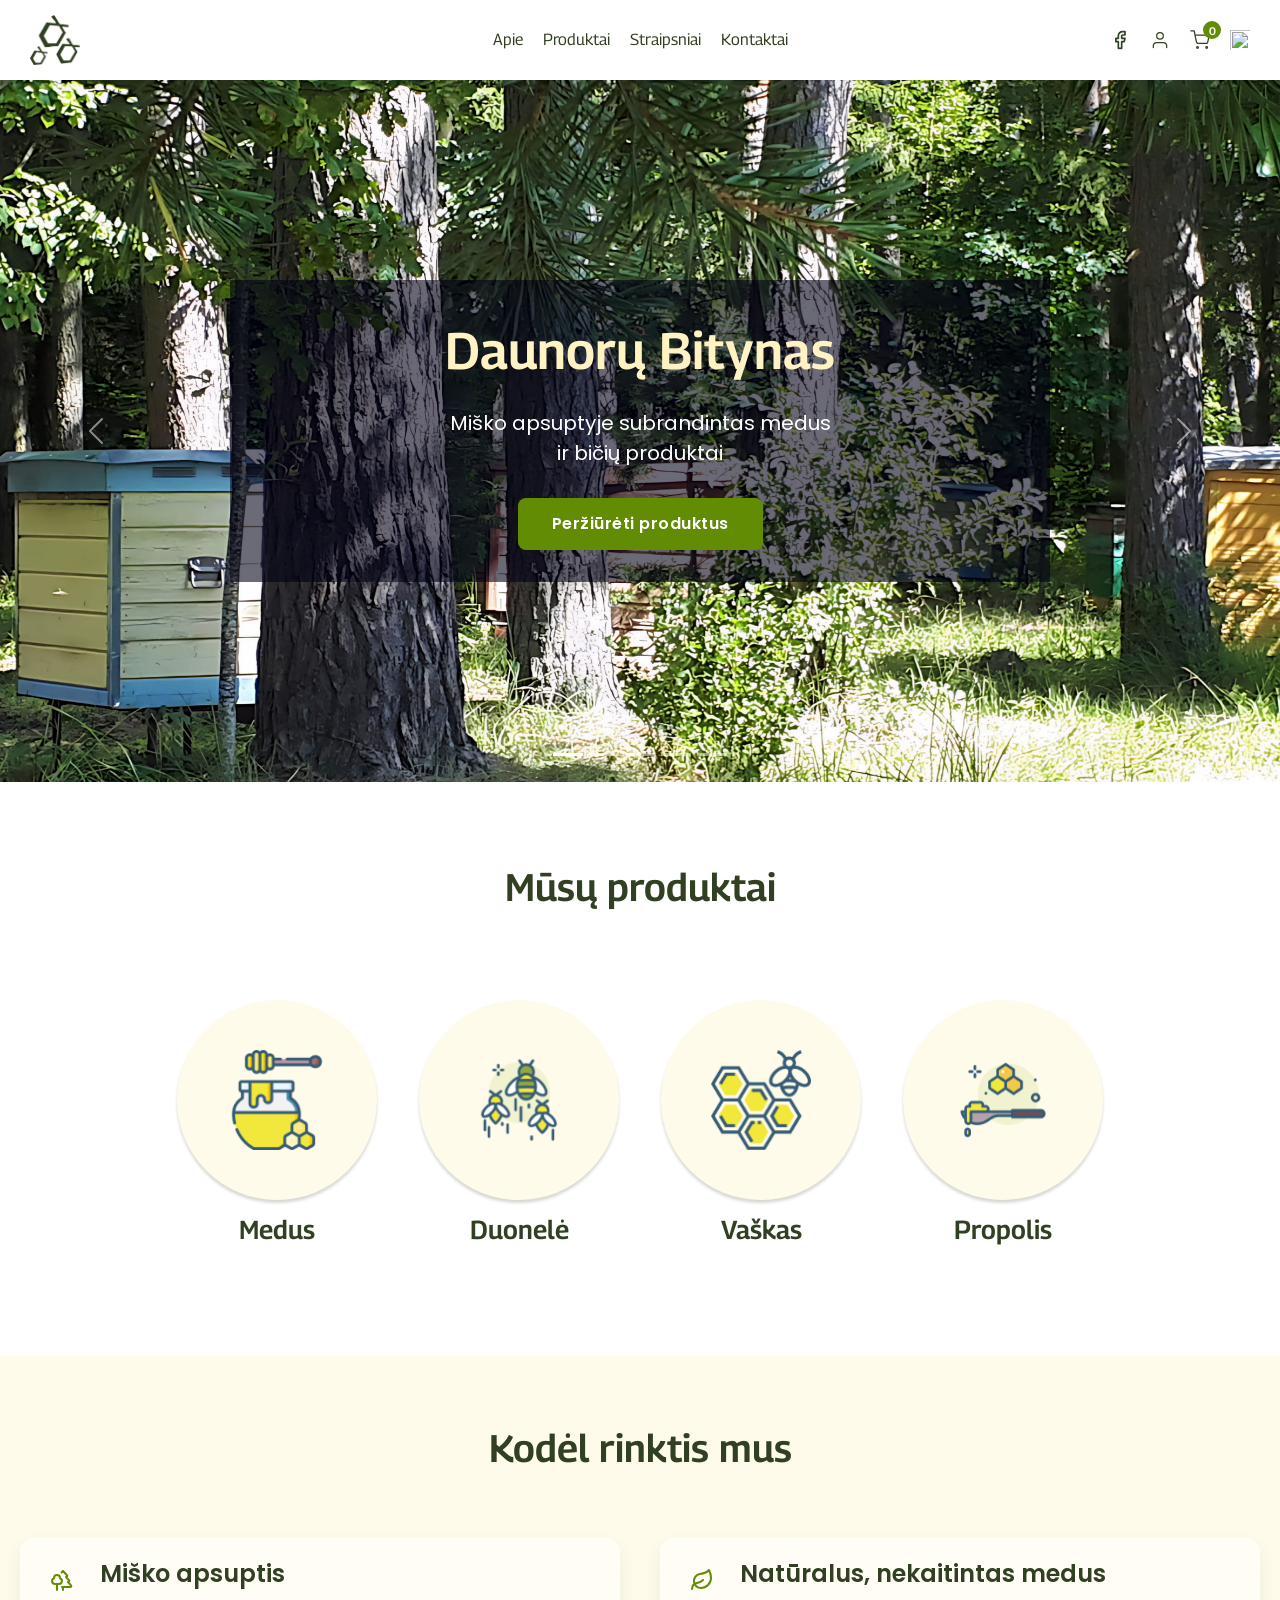
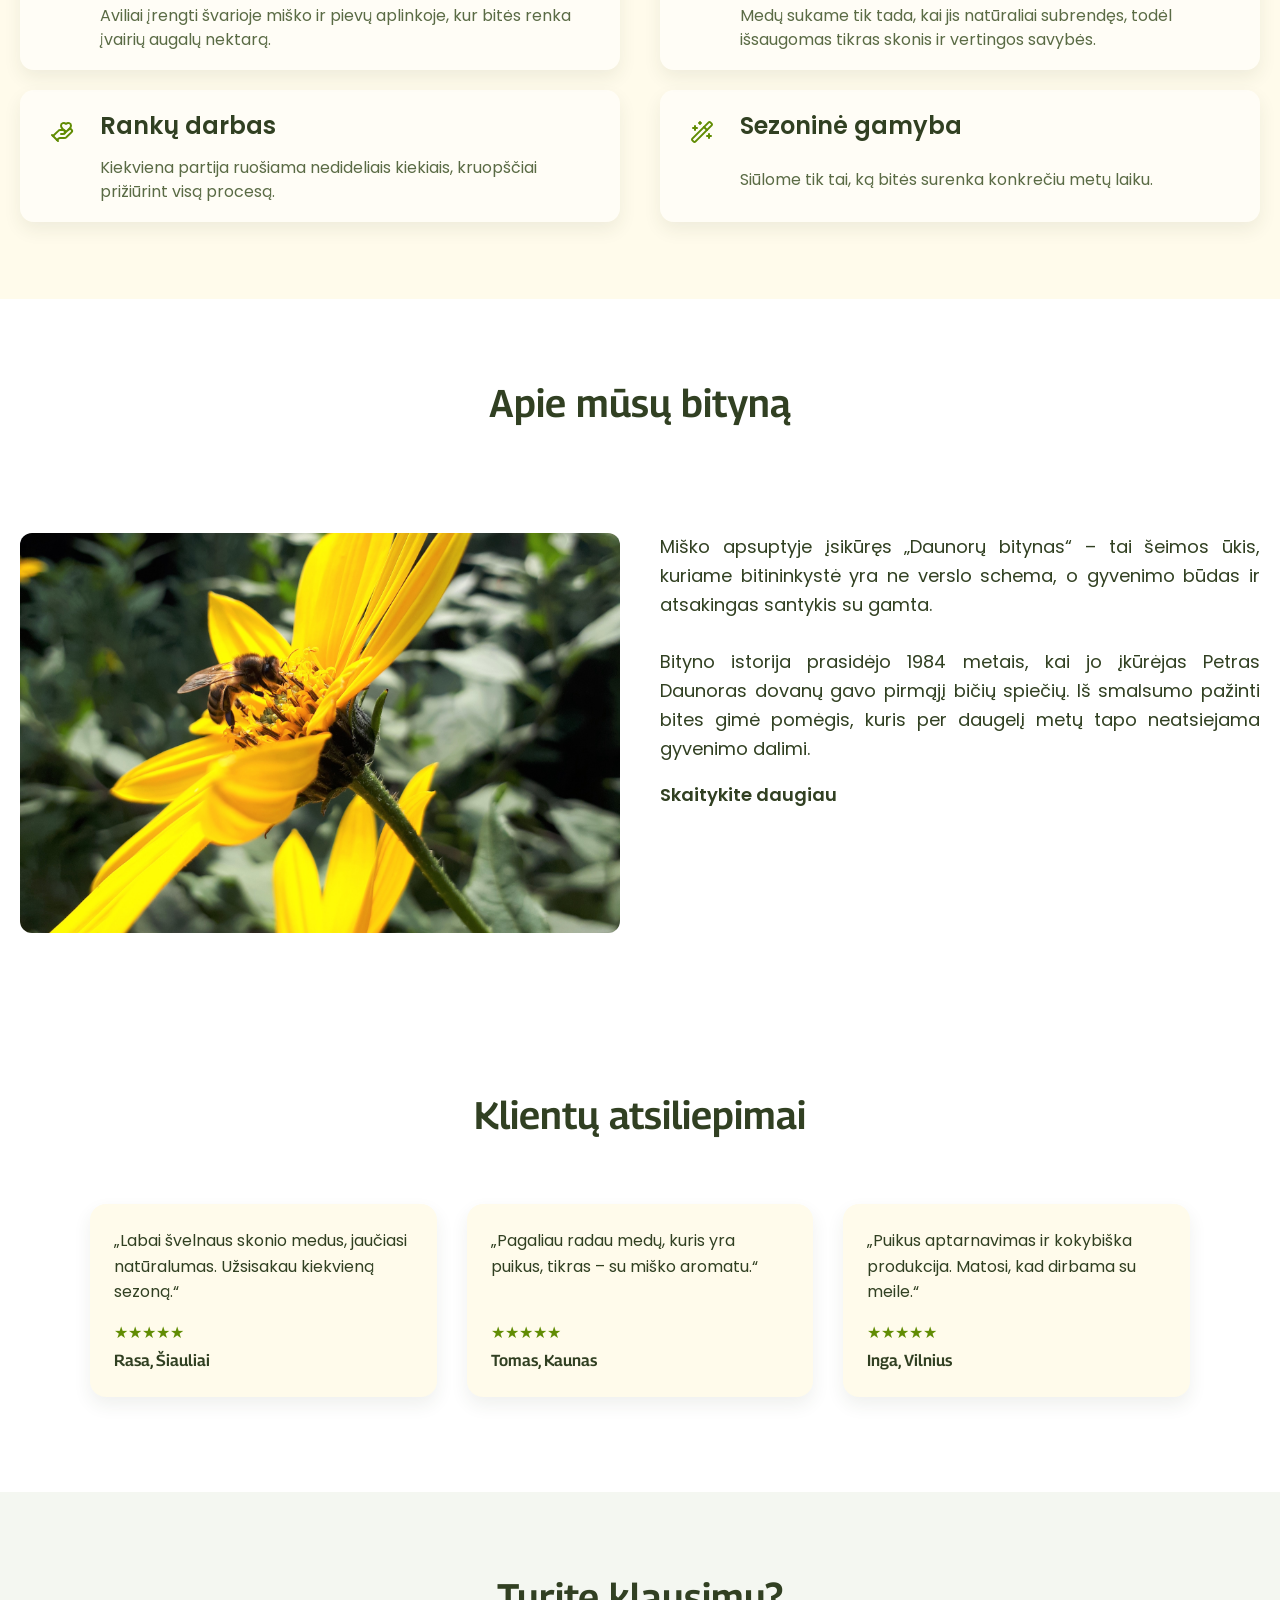
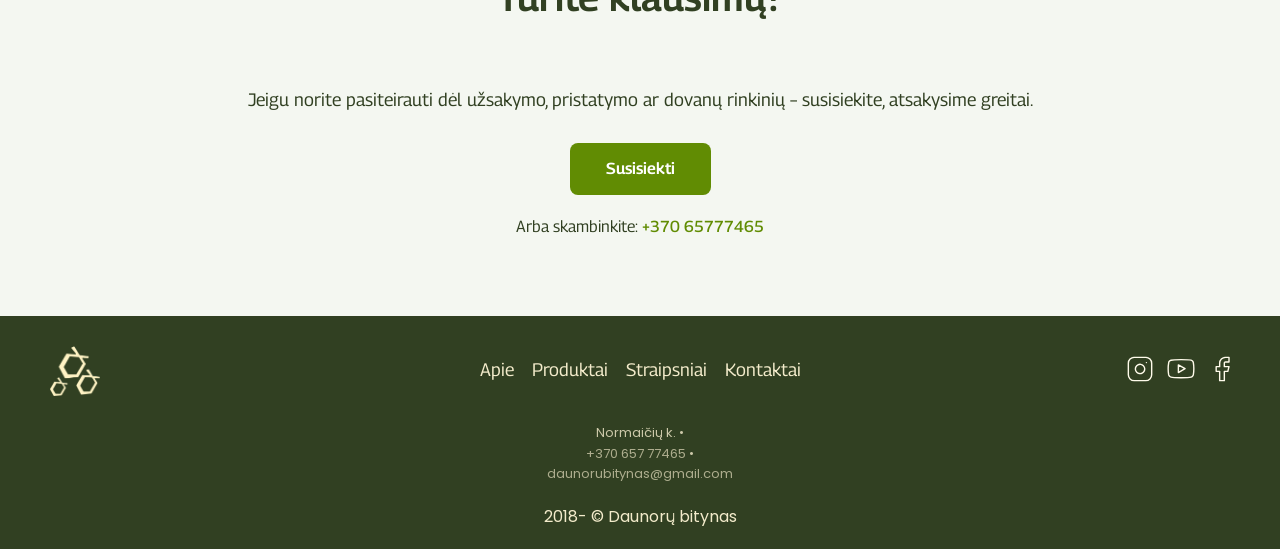
==== index.html @ f9290ccc "Add files via upload" ====
<!DOCTYPE html>
<html lang="lt">
<head>
    <meta charset="UTF-8">
     <meta name="viewport" content="width=device-width, initial-scale=1">
    <title>Daunorų bitynas</title>
     <link href="https://cdn.jsdelivr.net/npm/bootstrap@5.2.0/dist/css/bootstrap.min.css" rel="stylesheet" integrity="sha384-gH2yIJqKdNHPEq0n4Mqa/HGKIhSkIHeL5AyhkYV8i59U5AR6csBvApHHNl/vI1Bx" crossorigin="anonymous">
    <link href="style.css" type="text/css" rel="stylesheet">
</head>
<body>
    <header>
        <nav class="main_nav desktop_nav">
            <a href="index.html" class="logo_link">
                <img src="logo/Logo_green.png" class="logo" alt="Daunorų bitynas logotipas" />
            </a>
            <ul>
                <li><a href="index.html#about">Apie</a></li>
                <li><a href="index.html#products">Produktai</a></li>
                <li><a href="straipsniai.html">Straipsniai</a></li>
                <li><a href="kontaktai.html">Kontaktai</a></li>
            </ul>
            <div class="social">
                <a href="https://www.facebook.com/profile.php?id=61579587818875" aria-label="Facebook">
                    <img src="icon/facebook.svg" alt=""/>
                </a>
                <a href="paskyra.html" class="account_link" aria-label="Paskyra">
                    <img src="icon/user.svg" alt="" />
                </a>
                 <a href="krepselis.html" class="cart_link" aria-label="Krepšelis">
                      <span class="cart_icon_wrap">
                          <img src="icon/shopping%20cart.svg" alt="" class="cart_icon" />
                          <span class="cart_count" aria-hidden="true">0</span>
                      </span>
                  </a>
                
                <div class="search_box">
                    <button type="button" class="search_toggle" aria-label="Atidaryti paiešką">
                        <img src="icon/search.svg" alt="" />
                    </button>

                    <form class="search_form" action="#" method="get" role="search">
                        <label class="visually_hidden" for="desktop-search">Paieška</label>
                        <input type="search" id="desktop-search" name="s" placeholder="Ieškoti..." />
                        <button type="submit" class="search_submit">Ieškoti</button>
                    </form>
                </div>
            </div>
        </nav>
        
        <nav class="mobile_nav">
            <div class="mobile_nav_top">
                <a href="index.html" class="mobile_logo_link">
                    <img src="logo/Logo_green.png" class="mobile_logo" alt="Daunorų bitynas logotipas" />
                </a>

                <div class="mobile_nav_icons">
                    <button type="button" class="mobile_search_toggle" aria-label="Atidaryti paiešką">
                        <img src="icon/search.svg" alt="" />
                    </button>

                    <button
                        class="mobile_menu_btn"
                        aria-label="Atidaryti meniu"
                        aria-expanded="false"
                        aria-controls="mobileMenuPanel">
                        <span></span>
                        <span></span>
                        <span></span>
                    </button>
                </div>
            </div>
       

    <form class="mobile_search_form" action="#" method="get" role="search">
        <label class="visually_hidden" for="mobile-search">Paieška</label>
        <input type="search" id="mobile-search" name="s" placeholder="Ieškoti..." />
        <button type="submit" class="search_submit">Ieškoti</button>
    </form>

            <div class="mobile_menu_panel" id="mobileMenuPanel">
                <ul class="mobile_menu_list">
                    <li>
                        <a href="index.html#home">
                            <span class="mobile_item">
                                <img src="icon/menu/home.svg" alt="" />
                                Pradžia
                            </span>
                        </a>
                    </li>
                    <li>
                        <a href="index.html#about">
                            <span class="mobile_item">
                                <img src="icon/menu/about.svg" alt="" />
                                Apie
                            </span>
                        </a>
                    </li>

                    <li class="mobile_has_submenu">
                        <button type="button" class="mobile_submenu_toggle" aria-expanded="false">
                            <span class="mobile_item">
                                <img src="icon/menu/products.svg" alt="" />
                                Produktai
                            </span>
                            <span class="mobile_submenu_arrow"></span>
                        </button>

                        <ul class="mobile_submenu">
                            <li><a href="produktai/medus.html">Medus</a></li>
                            <li><a href="produktai/duonele.html">Bičių duonelė</a></li>
                            <li><a href="produktai/propolis.html">Pikis</a></li>
                            <li><a href="produktai/vaskas.html">Vaškas</a></li>
                        </ul>
                    </li>

                    <li>
                        <a href="straipsniai.html">
                            <span class="mobile_item">
                                <img src="icon/menu/blog.svg" alt="" />
                                Straipsniai
                            </span>
                        </a>
                    </li>
                    <li>
                        <a href="kontaktai.html">
                            <span class="mobile_item">
                                <img src="icon/menu/contact.svg" alt="" />
                                Kontaktai
                            </span>
                        </a>
                    </li>
                </ul>

                <div class="mobile_menu_social">
                    <a href="https://www.facebook.com/profile.php?id=61579587818875" aria-label="Facebook">
                        <img src="icon/facebook.svg" alt="" />
                    </a>
                    <a href="paskyra.html" class="account_link" aria-label="Paskyra">
                        <img src="icon/user.svg" alt="" />
                    </a>
                     <a href="krepselis.html" class="cart_link" aria-label="Krepšelis">
                      <span class="cart_icon_wrap">
                          <img src="icon/shopping%20cart.svg" alt="" class="cart_icon" />
                          <span class="cart_count" aria-hidden="true">0</span>
                      </span>
                  </a>
                </div>
            </div>
        </nav>
        <div class="container-fluid px-0" id="home">
            <div id="carouselExampleCaptions" class="carousel slide" data-bs-ride="false">
                <div class="hero_overlay">
                    <div class="header_text">
                        <h1>Daunorų Bitynas</h1>
                        <p>Miško apsuptyje subrandintas medus <br />ir bičių produktai</p>
                        <a href="#products" class="hero_btn">Peržiūrėti produktus</a>
                    </div>
                </div>
                <div class="carousel-indicators">
                    <button
                        type="button"
                        data-bs-target="#carouselExampleCaptions"
                        data-bs-slide-to="0"
                        class="active"
                        aria-current="true"
                        aria-label="Slide 1"></button>
                    <button
                        type="button"
                        data-bs-target="#carouselExampleCaptions"
                        data-bs-slide-to="1"
                        aria-label="Slide 2"></button>
                    <button
                        type="button"
                        data-bs-target="#carouselExampleCaptions"
                        data-bs-slide-to="2"
                        aria-label="Slide 3"></button>
                    <button
                        type="button"
                        data-bs-target="#carouselExampleCaptions"
                        data-bs-slide-to="3"
                        aria-label="Slide 4"></button>
                    <button
                        type="button"
                        data-bs-target="#carouselExampleCaptions"
                        data-bs-slide-to="4"
                        aria-label="Slide 5"></button>
                </div>
                <div class="carousel-inner">
                    <div class="carousel-item active" data-bs-interval="10000">
                        <img src="bityno_foto/bitynas1.jpg" class="d-block w-100" alt="Daunorų bitynas" />
                    </div>
                    <div class="carousel-item" data-bs-interval="2000">
                        <img src="bityno_foto/bitynas2.jpg" class="d-block w-100" alt="Daunorų bitynas" />
                    </div>
                    <div class="carousel-item" data-bs-interval="4000">
                        <img src="bityno_foto/bitynas3.jpg" class="d-block w-100" alt="Daunorų bitynas" />
                    </div>
                    <div class="carousel-item" data-bs-interval="4000">
                        <img src="bityno_foto/bitynas4.jpg" class="d-block w-100" alt="Daunorų bitynas" />
                    </div>
                    <div class="carousel-item" data-bs-interval="4000">
                        <img src="bityno_foto/bitynas5.jpg" class="d-block w-100" alt="Daunorų bitynas" />
                    </div>
                </div>
                <button
                    class="carousel-control-prev"
                    type="button"
                    data-bs-target="#carouselExampleCaptions"
                    data-bs-slide="prev">
                    <span class="carousel-control-prev-icon" aria-hidden="true"></span>
                    <span class="visually-hidden">Previous</span>
                </button>
                <button
                    class="carousel-control-next"
                    type="button"
                    data-bs-target="#carouselExampleCaptions"
                    data-bs-slide="next">
                    <span class="carousel-control-next-icon" aria-hidden="true"></span>
                    <span class="visually-hidden">Next</span>
                </button>
            </div>
            </div>
        
    </header>
    
<main >
    <section class="products" id="products" >
        <h2 class="section_title">Mūsų produktai</h2>

        <div class="products_wrap">
            <a class="category" href="produktai/medus.html">
                <div class="round honey">
                    <img src="icon/product_icon/honey.svg" alt=""></div>
                <span class="cat_text">Medus</span>
            </a>

            <a class="category" href="produktai/duonele.html">
                <div class="round bread">
                    <img src="icon/product_icon/bees.svg" alt=""></div>
                <span class="cat_text">Duonelė</span>
            </a>

            <a class="category" href="produktai/vaskas.html">
                <div class="round wax">
                <img src="icon/product_icon/honeycomb.svg" alt=""></div>
                <span class="cat_text">Vaškas</span>
            </a>

            <a class="category"         href="produktai/propolis.html">
                <div class="round propolis">
                    <img src="icon/product_icon/spoon.svg" alt=""></div>
                <span class="cat_text">Propolis</span>
            </a>
        </div>
    </section>
    
   <section class="why" id="why">
  <h2 class="section_title">Kodėl rinktis mus</h2>

  <ul class="why_list">
    <li class="why_item">
        <span class="why_icon" aria-hidden="true">
            <svg xmlns="http://www.w3.org/2000/svg" width="24" height="24" viewBox="0 0 24 24" fill="none" stroke="currentColor" stroke-width="2" stroke-linecap="round" stroke-linejoin="round" class="lucide lucide-trees-icon lucide-trees"><path d="M10 10v.2A3 3 0 0 1 8.9 16H5a3 3 0 0 1-1-5.8V10a3 3 0 0 1 6 0Z"/><path d="M7 16v6"/><path d="M13 19v3"/><path d="M12 19h8.3a1 1 0 0 0 .7-1.7L18 14h.3a1 1 0 0 0 .7-1.7L16 9h.2a1 1 0 0 0 .8-1.7L13 3l-1.4 1.5"/></svg></span>
        <span class="why_text">Miško apsuptis</span>
        <span class="why_desc">Aviliai įrengti švarioje miško ir pievų aplinkoje, kur bitės renka įvairių augalų nektarą.</span>
    </li>

    <li class="why_item">
      <span class="why_icon" aria-hidden="true"><svg xmlns="http://www.w3.org/2000/svg" width="24" height="24" viewBox="0 0 24 24" fill="none" stroke="currentColor" stroke-width="2" stroke-linecap="round" stroke-linejoin="round" class="lucide lucide-leaf-icon lucide-leaf"><path d="M11 20A7 7 0 0 1 9.8 6.1C15.5 5 17 4.48 19 2c1 2 2 4.18 2 8 0 5.5-4.78 10-10 10Z"/><path d="M2 21c0-3 1.85-5.36 5.08-6C9.5 14.52 12 13 13 12"/></svg></span>
      <span class="why_text">Natūralus, nekaitintas medus</span>
        <span class="why_desc">Medų sukame tik tada, kai jis natūraliai subrendęs, todėl išsaugomas tikras skonis ir vertingos savybės.</span>
    </li>

    <li class="why_item">
      <span class="why_icon" aria-hidden="true"><svg xmlns="http://www.w3.org/2000/svg" width="24" height="24" viewBox="0 0 24 24" fill="none" stroke="currentColor" stroke-width="2" stroke-linecap="round" stroke-linejoin="round" class="lucide lucide-hand-heart-icon lucide-hand-heart"><path d="M11 14h2a2 2 0 0 0 0-4h-3c-.6 0-1.1.2-1.4.6L3 16"/><path d="m14.45 13.39 5.05-4.694C20.196 8 21 6.85 21 5.75a2.75 2.75 0 0 0-4.797-1.837.276.276 0 0 1-.406 0A2.75 2.75 0 0 0 11 5.75c0 1.2.802 2.248 1.5 2.946L16 11.95"/><path d="m2 15 6 6"/><path d="m7 20 1.6-1.4c.3-.4.8-.6 1.4-.6h4c1.1 0 2.1-.4 2.8-1.2l4.6-4.4a1 1 0 0 0-2.75-2.91"/></svg></span>
      <span class="why_text">Rankų darbas</span>
      <span class="why_desc">Kiekviena partija ruošiama nedideliais kiekiais, kruopščiai prižiūrint visą procesą.</span>
    </li>

    <li class="why_item">
      <span class="why_icon" aria-hidden="true"><svg xmlns="http://www.w3.org/2000/svg" width="24" height="24" viewBox="0 0 24 24" fill="none" stroke="currentColor" stroke-width="2" stroke-linecap="round" stroke-linejoin="round" class="lucide lucide-wand-sparkles-icon lucide-wand-sparkles"><path d="m21.64 3.64-1.28-1.28a1.21 1.21 0 0 0-1.72 0L2.36 18.64a1.21 1.21 0 0 0 0 1.72l1.28 1.28a1.2 1.2 0 0 0 1.72 0L21.64 5.36a1.2 1.2 0 0 0 0-1.72"/><path d="m14 7 3 3"/><path d="M5 6v4"/><path d="M19 14v4"/><path d="M10 2v2"/><path d="M7 8H3"/><path d="M21 16h-4"/><path d="M11 3H9"/></svg></span>
      <span class="why_text">Sezoninė gamyba</span>
      <span class="why_desc">Siūlome tik tai, ką bitės surenka konkrečiu metų laiku.</span>
    </li>
  </ul>
</section>

   <section class="about" id="about">
       <h2 class="section_title">Apie mūsų bityną</h2>
       <div class="foto"></div>
       <div class="text">
           <p>
               Miško apsuptyje įsikūręs „Daunorų bitynas“ – tai šeimos ūkis, kuriame bitininkystė yra ne verslo schema,
               o gyvenimo būdas ir atsakingas santykis su gamta.
               <br /><br />
               Bityno istorija prasidėjo 1984 metais, kai jo įkūrėjas Petras Daunoras dovanų gavo pirmąjį bičių spiečių.
               Iš smalsumo pažinti bites gimė pomėgis, kuris per daugelį metų tapo neatsiejama gyvenimo dalimi.
           </p>
           <details class="more">
               <summary>
                   <span class="more__open">Skaitykite daugiau</span>
                   <span class="more__close">Rodyti mažiau</span>
               </summary>

               <p>
                   Šiandien „Daunorų bitynas“ – tai kelių kartų bendras darbas. Dukra Ilona nuo vaikystės augo tarp
                   bičių, matė visą jų gyvenimą iš arti ir natūraliai perėmė šį kelią. Prie bityno veiklos prisijungė ir
                   žentas Vaclovas, kuris rūpinasi kasdieniais darbais ir padeda užtikrinti, kad kiekvienas sezonas būtų
                   sėkmingas.
                   <br /><br />
                   Jauniausias šeimos narys Liutauras, taip pat auga tarp bičių – stebi, mokosi ir
                   po truputį įsitraukia į šį pasaulį. Tai dar viena karta, kuriai perduodama ne tik patirtis, bet ir
                   pagarba gamtai.
                   <br /><br />
                   Svarbi šeimos dalis yra ir močiutė Violeta – Petro žmona. Ji rūpinasi bityno kasdienybe, tvarka ir
                   finansais, padeda išlaikyti balansą tarp darbo, šeimos ir ūkio stabilumo. 
                   <br /><br />
                   „Daunorų bitynas“ – tai ne masinė gamyba, o atsakingai puoselėjamas ūkis, kuriame medus gimsta iš
                   kantraus darbo ir pagarbos gamtai. Kiekvienas stiklainis – tai vienos vasaros istorija: žydinčios
                   pievos, miškas, švarus oras ir kruopščiai prižiūrimos bitės.
                   <br /><br />
                   Mes tikime paprastu principu – kokybė svarbiau už kiekį. Todėl medų sukame tik tada, kai jis
                   natūraliai subrendęs, išlaikęs savo aromatą, skonį ir vertingąsias savybes. Nefiltruojame agresyviais
                   būdais, nekaitiname ir nieko nepridedame – leidžiame gamtai padaryti savo darbą.
                   <br /><br />
                   Be natūralaus vasaros medaus, siūlome ir kitus bičių produktus, kurie nuo seno vertinami dėl savo
                   naudos bei skonio subtilumo. Tai produktai žmonėms, kurie ieško tikrumo – ne tik saldumo.
                   <br /><br />
                   Rinkdamiesi „Daunorų bityno“ produkciją, jūs renkatės:
               </p>
               <ul>
                   <li>atsakingą požiūrį į bites ir aplinką;</li>
                   <li>vietinę, kruopščiai prižiūrimą gamybą;</li>
                   <li>natūralų, autentišką skonį;</li>
                   <li>produktą, kuriuo galime didžiuotis.</li>
               </ul>
               <p>
                   Mums svarbu ne tik parduoti medų. Mums svarbu, kad kiekvienas klientas sugrįžtų dėl
                   pasitikėjimo.
                   <br>Jeigu ieškote tikro, lietuviško medaus – kviečiame paragauti. Skirtumą pajusite nuo
                   pirmo šaukšto.
               </p>
           </details>
       </div>
   </section>
    
    <section class="reviews">
  <h2 class="section_title">Klientų atsiliepimai</h2>

  <div class="reviews_wrap">

    <article class="review_card">
      <p class="review_text">
        „Labai švelnaus skonio medus, jaučiasi natūralumas.
        Užsisakau kiekvieną sezoną.“
      </p>
      <div class="review_author">
        ★★★★★
        <span>Rasa, Šiauliai</span>
      </div>
    </article>

    <article class="review_card">
      <p class="review_text">
        „Pagaliau radau medų, kuris yra puikus,
        tikras – su miško aromatu.“
      </p>
      <div class="review_author">
        ★★★★★
        <span>Tomas, Kaunas</span>
      </div>
    </article>

    <article class="review_card">
      <p class="review_text">
        „Puikus aptarnavimas ir kokybiška produkcija.
        Matosi, kad dirbama su meile.“
      </p>
      <div class="review_author">
        ★★★★★
        <span>Inga, Vilnius</span>
      </div>
    </article>

  </div>
</section>
    
    <section class="contact_cta">
  <div class="contact_cta_inner">
    <h2 class="section_title">Turite klausimų?</h2>
    <p>
      Jeigu norite pasiteirauti dėl užsakymo, pristatymo ar dovanų rinkinių –
      susisiekite, atsakysime greitai.
    </p>

    <a href="kontaktai.html" class="cta_btn">Susisiekti</a>

    <div class="contact_short">
      <span>Arba skambinkite:</span>
      <a href="tel:+37065777465">+370 65777465</a>
    </div>
  </div>
</section>
    
</main>
    
    
<footer>
  <a href="index.html" class="ft_logo_link">
      <img src="logo/Logo_light.png" class="ft_logo" alt="Daunorų bitynas logotipas">
        </a>

    <div class="footer_center">
        <nav class="footer_nav">
            <ul>
                <li><a href="#about">Apie</a></li>
                <li><a href="#products">Produktai</a></li>
                <li><a href="straipsniai.html">Straipsniai</a></li>
                <li><a href="kontaktai.html">Kontaktai</a></li>
            </ul>
        </nav>

        <div class="footer_contact">
            <p>Normaičių k. •</p>
            <p><a href="tel:+37065777465">+370 657 77465</a> •</p>
            <p><a href="mailto:daunorubitynas@gmail.com">daunorubitynas@gmail.com</a></p>
        </div>
        <p class="copyright">2018-<span id="year"></span> &copy; Daunorų bitynas</p>
    </div>

    <div class="footer_social">
        <a href="#"><img src="icon/piktogramos/instagram.svg" alt="Instagram"></a>
        <a href="#"><img src="icon/piktogramos/youtube.svg" alt="YouTube"></a>
         <a href="https://www.facebook.com/profile.php?id=61579587818875" class="facebook"><img src="icon/piktogramos/facebook.svg" alt="Facebook"></a>
    </div>
</footer>
   

   
   <script src="js/main.js"></script>
   <script src="https://cdn.jsdelivr.net/npm/bootstrap@5.2.0/dist/js/bootstrap.bundle.min.js" integrity="sha384-A3rJD856KowSb7dwlZdYEkO39Gagi7vIsF0jrRAoQmDKKtQBHUuLZ9AsSv4jD4Xa" crossorigin="anonymous"></script> 
    
</body>
</html>
---- style.css ----
@import url('https://fonts.googleapis.com/css2?family=Georama:wght@400;600&family=Poppins:wght@400;600&display=swap');

/* http://meyerweb.com/eric/tools/css/reset/ 
   v2.0 | 20110126
   License: none (public domain)
*/

html, body, div, span, applet, object, iframe,
h1, h2, h3, h4, h5, h6, p, blockquote, pre,
a, abbr, acronym, address, big, cite, code,
del, dfn, em, img, ins, kbd, q, s, samp,
small, strike, strong, sub, sup, tt, var,
b, u, i, center,
dl, dt, dd, ol, ul, li,
fieldset, form, label, legend,
table, caption, tbody, tfoot, thead, tr, th, td,
article, aside, canvas, details, embed, 
figure, figcaption, footer, header, hgroup, 
menu, nav, output, ruby, section, summary,
time, mark, audio, video {
	margin: 0;
	padding: 0;
	border: 0;
	font-size: 100%;
	font: inherit;
	vertical-align: baseline;
}
/* HTML5 display-role reset for older browsers */
article, aside, details, figcaption, figure, 
footer, header, hgroup, menu, nav, section {
	display: block;
}
body {
	line-height: 1.5;
     padding-top: 80px; 
  font-family: 'Georama', sans-serif;
}
ol, ul {
	list-style: none;
}
blockquote, q {
	quotes: none;
}
blockquote:before, blockquote:after,
q:before, q:after {
	content: '';
	content: none;
}
table {
	border-collapse: collapse;
	border-spacing: 0;
}

*,
*::before,
*::after{
  box-sizing: border-box;
}

:root {
  --nav-bg: #ffffff;
  --nav-text: #314022;

  --footer-bg: #314022;
  --footer-text: #F3EBCB;
}

.page_product {
  --nav-bg: #FFFBEB;
  --nav-text: #314022;

  --footer-bg: #385C73;
  --footer-text: #F3EBCB;
}
 main > section{
  padding: 64px 20px;
  padding: clamp(56px, 6vw, 80px) 20px;
}
html {
    scroll-behavior: smooth;
}

.main_nav {
    width: 100%;
    height: 80px;
    padding: 0 20px; 
    display: grid;
    grid-template-columns: 1fr auto 1fr; 
    align-items: center;
    position: fixed;
    top: 0;
    left: 0;
    z-index: 1000;
    background-color: #ffffff;
    background-color: var(--nav-bg);
    box-shadow: 0 4px 12px rgba(0,0,0,0.05);
}
.logo_link{
    display: inline-flex;
    align-items: center;
    justify-self: start;
}
    
.logo {
    width: 70px;
    height: 70px;
    margin: 0;         
    padding: 10px;  
    transition: 0.3s;
    justify-self: start; 
}
.logo:hover{
     transform: rotate(5deg);
}
.social {
    display: flex;
    justify-content: flex-end;
    align-items: center;
    margin: 0;
    justify-self: end; /* dešinė */
}
.social img {
    width: 30px;
    height: 30px;
    padding: 5px;
}
.cart_link {
  display: inline-flex;
  align-items: center;
  justify-content: center;
  text-decoration: none;
}

.cart_icon_wrap {
  position: relative;
  display: inline-flex;
  align-items: center;
  justify-content: center;
}

.cart_icon {
  display: block;
}

.cart_count {
  position: absolute;
  top: -4px;
  right: -6px;
  min-width: 18px;
  height: 18px;
  padding: 0 5px;
  border-radius: 999px;
  display: inline-flex;
  align-items: center;
  justify-content: center;
  font-size: 11px;
  font-weight: 600;
  line-height: 1;
  background-color: #618C03;
  color: #fff;
}

.main_nav ul {
    list-style: none;
    padding: 0;
    margin: 0;
    display: flex;
    justify-content: center;
    align-items: center;
    justify-self: center;
}
.main_nav ul a {
    font-family: 'Georama', sans-serif;
    position: relative;
}

.main_nav ul a,
.main_nav ul a:visited,
.main_nav ul a:hover,
.main_nav ul a:active {
    color: #314022;
    color: var(--nav-text);
    text-decoration: none;
}
.main_nav ul a::after {
    content: "";
    position: absolute;
    left: 0;
    bottom: -6px;
    width: 100%;
    height: 1.5px;
    background-color: #314022;
    background-color: var(--nav-text);
    transform: scaleX(0);
    transform-origin: center;  /* animacija iš centro */
    transition: transform 0.3s ease;
}
.main_nav ul a:hover::after {
    transform: scaleX(1);
}
.main_nav ul li {
    margin: 10px;
}
.social a{
    display: flex;
    align-items: center;
    justify-content: center;
    width: 40px;
    height: 40px;
    border-radius: 50%;
    transition: 0.3s ease;
}
.social a:hover{
     box-shadow: 0 6px 14px rgba(49,64,34,0.15);
    transform: translateY(-2px);
}
.search_box{
    position: relative;
    display: flex;
    align-items: center;
}

.search_toggle{
    width: 40px;
    height: 40px;
    border: none;
    background: transparent;
    padding: 0;
    display: inline-flex;
    align-items: center;
    justify-content: center;
    border-radius: 50%;
    cursor: pointer;
    transition: 0.3s ease;
}

.search_toggle:hover{
    box-shadow: 0 6px 14px rgba(49,64,34,0.15);
    transform: translateY(-2px);
}

.search_toggle img{
    width: 30px;
    height: 30px;
    padding: 5px;
    display: block;
}

.search_form{
    display: none;
    position: absolute;
    top: 48px;
    right: 0;
    min-width: 280px;
    padding: 12px;
    background-color: #FFFBEB;
    border-radius: 12px;
    box-shadow: 0 10px 22px rgba(0,0,0,0.08);
    border: 1px solid rgba(49,64,34,0.08);
    z-index: 1200;
    gap: 8px;
    align-items: center;
}

.search_box.open .search_form{
    display: flex;
}

.search_form input[type="search"]{
    flex: 1;
    min-width: 0;
    height: 42px;
    padding: 0 14px;
    border: 1px solid rgba(49,64,34,0.18);
    border-radius: 8px;
    background-color: #fff;
    color: #314022;
    font-family: "Poppins", sans-serif;
    font-size: 15px;
    outline: none;
}

.search_form input[type="search"]::placeholder{
    color: #5a6b45;
    opacity: 1;
}

.search_form input[type="search"]:focus{
    border-color: #618C03;
    box-shadow: 0 0 0 3px rgba(97,140,3,0.12);
}

.search_submit{
    height: 42px;
    padding: 0 16px;
    border: none;
    border-radius: 8px;
    background-color: #618C03;
    color: #fff;
    font-family: "Poppins", sans-serif;
    font-size: 14px;
    font-weight: 600;
    cursor: pointer;
    transition: 0.25s ease;
    white-space: nowrap;
}

.search_submit:hover{
    background-color: #2F472C;
    color: #fff;
}
.visually_hidden{
    position: absolute;
    width: 1px;
    height: 1px;
    padding: 0;
    margin: -1px;
    overflow: hidden;
    clip: rect(0, 0, 0, 0);
    white-space: nowrap;
    border: 0;
}

.mobile_nav{
    display: none;
}

.mobile_logo_link{
    display: inline-flex;
    align-items: center;
}

.mobile_logo{
    width: 58px;
    height: 58px;
    padding: 6px;
    display: block;
}

.mobile_nav_top{
    height: 80px;
    padding: 0 16px;
    display: flex;
    align-items: center;
    justify-content: space-between;
    background-color: #ffffff;
    background-color: var(--nav-bg);
    box-shadow: 0 4px 12px rgba(0,0,0,0.05);
}

.mobile_nav_icons{
    display: flex;
    align-items: center;
    gap: 10px;
}

.mobile_icon_btn{
    width: 40px;
    height: 40px;
    display: inline-flex;
    align-items: center;
    justify-content: center;
    border-radius: 50%;
    text-decoration: none;
}

.mobile_icon_btn img{
    width: 28px;
    height: 28px;
    padding: 4px;
}

.mobile_menu_btn{
    width: 44px;
    height: 44px;
    position: relative;
    display: inline-flex;
    align-items: center;
    justify-content: center;
    border: none;
    background: transparent;
    cursor: pointer;
    padding: 0;
    flex-shrink: 0;
}

.mobile_menu_btn span{
    position: absolute;
    left: 50%;
    width: 26px;
    height: 3px;
    background-color: #314022;
    background-color: var(--nav-text);
    border-radius: 2px;
    transition: transform 0.3s ease, opacity 0.3s ease;
    transform-origin: center;
    margin-left: -13px;
}

.mobile_menu_panel{
    display: none;
    background-color: #FFFBEB;
    padding: 10px 0 16px;
    box-shadow: 0 10px 22px rgba(0,0,0,0.08);
}
.mobile_nav.menu_open .mobile_menu_panel{
    display: block;
}
.mobile_menu_list{
    list-style: none;
    margin: 0;
    padding: 0;
}
.mobile_menu_list > li > a,
.mobile_submenu_toggle{
    width: 100%;
    min-height: 58px;
    padding: 0 20px;
    display: flex;
    align-items: center;
    justify-content: space-between;
    background: none;
    border: none;
    text-decoration: none;
    color: #314022;
    color: var(--nav-text);
    font-family: "Georama", sans-serif;
    font-size: 18px;
    text-align: left;
    cursor: pointer;
}
.mobile_item{
    display: flex;
    align-items: center;
    gap: 14px;
}
.mobile_item img{
    width: 22px;
    height: 22px;
    flex-shrink: 0;
    opacity: 0.9;
}
.mobile_menu_list > li > a:hover,
.mobile_submenu_toggle:hover{
    background-color: rgba(174,207,225,0.5);
}
.mobile_submenu_arrow{
    width: 8px;
    height: 8px;
    border-right: 2px solid currentColor;
    border-bottom: 2px solid currentColor;
    transform: rotate(45deg);
    transition: 0.3s ease;
    margin-top: -3px;
}
.mobile_submenu{
    display: none;
    list-style: none;
    margin: 0 14px 10px;
    padding: 8px 0;
    background-color: #fff;
    border-radius: 14px;
}
.mobile_submenu li{
    margin: 0;
}

.mobile_submenu a{
    display: block;
    padding: 12px 18px;
    text-decoration: none;
    color: #314022;
    color: var(--nav-text);
    font-size: 16px;
    font-family: "Georama", sans-serif;
}

.mobile_submenu a:hover{
    background-color: rgba(174,207,225,0.5);
}

.mobile_has_submenu.submenu_open .mobile_submenu{
    display: block;
}

.mobile_has_submenu.submenu_open .mobile_submenu_arrow{
    transform: rotate(225deg);
}

.mobile_menu_social{
    display: flex;
    justify-content: center;
}

.mobile_menu_social a{
    width: 40px;
    height: 40px;
    display: inline-flex;
    align-items: center;
    justify-content: center;
    border-radius: 50%;
}
.mobile_menu_social a + a{
    margin-left: 12px;
}

.mobile_menu_social img{
    width: 28px;
    height: 28px;
    padding: 4px;
    
}

.mobile_menu_btn span:nth-child(1){
    transform: translateY(-8px);
}

.mobile_menu_btn span:nth-child(2){
    transform: translateY(0);
}

.mobile_menu_btn span:nth-child(3){
    transform: translateY(8px);
}

.mobile_nav.menu_open .mobile_menu_btn span:nth-child(1){
    transform: translateY(0) rotate(45deg);
}

.mobile_nav.menu_open .mobile_menu_btn span:nth-child(2){
    opacity: 0;
}

.mobile_nav.menu_open .mobile_menu_btn span:nth-child(3){
    transform: translateY(0) rotate(-45deg);
}
.mobile_search_toggle{
    width: 40px;
    height: 40px;
    border: none;
    background: transparent;
    padding: 0;
    display: inline-flex;
    align-items: center;
    justify-content: center;
    border-radius: 50%;
    cursor: pointer;
    transition: 0.3s ease;
    flex-shrink: 0;
}

.mobile_search_toggle:hover{
    box-shadow: 0 6px 14px rgba(49,64,34,0.15);
    transform: translateY(-2px);
}

.mobile_search_toggle img{
    width: 28px;
    height: 28px;
    padding: 4px;
    display: block;
}

.mobile_search_form{
    display: none;
    padding: 10px 16px 16px;
    background-color: #FFFBEB;
    box-shadow: 0 10px 22px rgba(0,0,0,0.08);
    flex-direction: column;
    gap: 8px;
}

.mobile_nav.search_open .mobile_search_form{
    display: flex;
}

.mobile_search_form input[type="search"]{
    width: 100%;
    height: 42px;
    padding: 0 14px;
    border: 1px solid rgba(49,64,34,0.18);
    border-radius: 8px;
    background-color: #fff;
    color: #314022;
    font-family: "Poppins", sans-serif;
    font-size: 15px;
    outline: none;
}

.mobile_search_form input[type="search"]::placeholder{
    color: #5a6b45;
    opacity: 1;
}

.mobile_search_form input[type="search"]:focus{
    border-color: #618C03;
    box-shadow: 0 0 0 3px rgba(97,140,3,0.12);
}



.carousel{
    position: relative;
    overflow: hidden;
    
} 

.carousel-item img{
    width: 100%;
    height: 78vh;
    min-height: 420px;
    max-height: 820px;
    object-fit: cover;
    display: block;
}

.hero_overlay{
    position: absolute;
    inset: 0;
    z-index: 3;
    display: flex;
    justify-content: center;
    align-items: center;
    padding: 20px 16px;
    pointer-events: none;
}

.header_text{
    width: 82%;
    max-width: 820px;
    color: white;
    display: flex;
    justify-content: center;
    align-items: center;
    flex-direction: column;
    background-color: rgba(0,0,22,0.58);
    padding: 32px 24px;
    text-align: center;
    pointer-events: auto;
}

.header_text h1{
    font-size: 40px;
    font-size:clamp(40px, 4vw, 60px);
    color:#FFF3C4;
    margin-bottom: 20px;
    font-weight: 600;
} 
.header_text p{
    font-family:"Poppins", sans-serif;;
    margin-bottom:30px;
    line-height: 1.5;
    font-size: clamp(16px, 2vw, 20px);
   
} 
.hero_overlay .hero_btn{
    position: relative;
    overflow: hidden;
    background-color: #618C03;
    color:#fff;
    padding: 14px 34px;
    font-weight: 600;
    letter-spacing: 0.5px;
    transition: 0.3s ease;
    font-family: "Poppins", sans-serif;
    border-radius: 8px;
    border:none;
    cursor: pointer;
    text-decoration: none;
}
.hero_overlay .hero_btn::before{
    content: "";
    position: absolute;
    top: -50%;
    left: -75%;
    width: 50%;
    height: 200%;
    background: linear-gradient(
        120deg,
        rgba(255,255,255,0) 0%,
        rgba(255,255,255,0.4) 50%,
        rgba(255,255,255,0) 100%
    );
    transform: rotate(25deg);
    transition: 0.6s ease;
}
.hero_overlay .hero_btn:hover::before{
    left: 130%;
}
.hero_overlay .hero_btn:hover{
    filter: brightness(1.06);
    transform: translateY(-1px);
}
.page_header_intro{
  max-width: 800px;
  margin: 0 auto;
  margin-top: 40px;
  text-align: center;
}
.page_title{
  font-size: 36px;
  font-size: clamp(30px, 4vw, 50px);
  color: #314022;
  font-weight: 600;
  margin-bottom: 30px;
}

.page_subtitle{
  font-size: 18px;
  line-height: 1.6;
  color: #314022;
  margin-bottom: 28px;

}


main{
    width: 100%;
    height: auto;
    color: #314022;
}
main section{
  scroll-margin-top: 90px;
}
.products{
    width: 100%;
    height: auto;
}

.section_title{
  text-align: center;
  font-size: 32px;
  font-size: clamp(26px, 3vw, 40px);
  color: #314022;
  font-weight: 600;
  margin-bottom: 60px;
}
.products_wrap{
  display: flex;               
  justify-content: center; 
  flex-wrap: wrap; 
  margin:-11px;
  padding-top: clamp(8px, 2vw, 24px);
  padding-bottom: 30px; 
}
.category{
  width: calc(50% - 22px);
  max-width: 220px;
  margin: 11px;
  display: flex;
  flex-direction: column;
  align-items: center;
  gap: 10px;
  text-decoration: none;  
  cursor: pointer;
}

.round{
  width: 200px;
  height: 200px;
  border-radius: 50%;
  background: #FFFBEB;     
  transition: 0.25s;
  box-shadow: 0 3px 3px rgba(49,64,34,0.2);
  display: flex;              
  justify-content: center;   
  align-items: center;  
}
.round img{
  width: 50%;
  height: auto;
  display: block;
}
.category:hover .round{
  transform: translateY(-4px);
  box-shadow: 0 12px 25px rgba(49,64,34,0.18);
}

.category:active .round{
  border: none;                 
  box-shadow: none;             
  transform: translateY(0);     
}

.cat_text{
    font-size: 26px;
    font-weight: 600;
     color: #314022;  
     transition: 0.1s;
 }

.category:hover .cat_text{
  color: #618C03;
 
}
.category:active .cat_text{
  text-shadow: none;             
    color:#314022; 
}

/* ===== GRID ===== */
.product_grid {
    width: min(1000px, 100%);
    margin: 0 auto;
    display: grid;
    grid-template-columns: repeat(4, 1fr);
    gap: 24px;
}

/* ===== CARD ===== */
.product_card {
    display: flex;
    flex-direction: column;
    height: 100%;
    background-color: #ffffff;
    border: 1px solid #e5e5e0;
    box-shadow: 0 4px 12px rgba(0,0,0,0.06);
    overflow: hidden;
    transition: transform 0.25s ease, box-shadow 0.25s ease;
}

.product_card:hover {
    transform: translateY(-4px);
    box-shadow: 0 10px 22px rgba(0,0,0,0.10);
}

/* ===== IMAGE ===== */
.product_card_link {
    display: block;
    aspect-ratio: 4 / 3;
    overflow: hidden;
    background-color: #f7f5ee;
}

.product_image {
    width: 100%;
    height: 100%;
    object-fit: cover;
    display: block;
}

/* ===== BODY ===== */
.product_card_body {
    flex: 1;
    display: flex;
    flex-direction: column;
    padding: 20px 16px 22px;
    text-align: center;
}
.product_info {
    width: 100%;
}


/* ===== TEXT ===== */
.product_name {
    margin: 0;
    font-size: 18px;
    font-size: clamp(18px, 2vw, 22px);
    font-weight: 600;
    line-height: 1.3;
}

.product_name a {
    text-decoration: none;
    color: #314022;
}

.product_name a:hover {
    text-decoration: underline;
}

.product_meta {
    margin: 8px 0 0;
    font-size: 15px;
    color: #6a7a86;
}

/* ===== BUTTON ===== */
.product_btn {
    display: block;
    width: 100%;
    margin-top: 18px;
    padding: 12px 16px;
    background-color: #6b9400;
    color: #ffffff;
    text-decoration: none;
    text-align: center;
    font-weight: 600;
    font-size: 15px;
    border-radius: 0;
    transition: background-color 0.25s ease, transform 0.2s ease;
}

.product_btn:hover {
    background-color: #587a00;
    transform: translateY(-1px);
}
.product_price {
    margin: 14px 0 0;
    padding-top: 14px;
    width: 100%;
    border-top: 1px solid #efebe0;
    font-size: 24px;
    font-weight: 700;
    line-height: 1.2;
    color: #314022;
}



.worth_knowing {
    padding: clamp(48px, 7vw, 88px) 20px;
     background-color: var(--nav-bg);
}

.worth_knowing_inner {
    width: min(1000px, 100%);
    margin: 0 auto;
}

.worth_knowing_heading {
    display: flex;
    align-items: center;
    justify-content: center;
    gap: 16px;
    margin-bottom: 36px;
    text-align: center;
}

.worth_knowing_icon {
    width: 54px;
    height: 54px;
    display: block;
   flex-shrink: 0;   
}
.worth_knowing_heading .section_title{
    margin: 0;
    line-height: 1.1;
}

.worth_knowing_content {
    display: grid;
    gap: 24px;
}

.worth_knowing_item h3 {
    margin: 0 0 10px;
    font-size: clamp(20px, 2vw, 24px);
    color: #314022;
    font-weight: 600;
}

.worth_knowing_item p {
    margin: 0;
    font-size: 18px;
    line-height: 1.9;
    color: #4f6472;
}




.why{
  width:100%; 
  background:#FFFBEB; 
  padding-top: 56px;
  padding-bottom: 64px;
  padding-top: clamp(48px, 5vw, 72px);
  padding-bottom: clamp(64px, 6vw, 96px);
}

.why_list{
  display: grid;
  grid-template-columns: repeat(2, 1fr);
  column-gap: 40px;
  row-gap: 20px;
  list-style: none;
  padding: 0;
  margin: 0;
  font-family: "Poppins", sans-serif;
  line-height: 1.5;
}
.why_item{
  display: grid;
  grid-template-columns: 48px 1fr;
  gap: 8px 14px;
  align-items: start;
  text-align: left;
  background: rgba(255,255,255,0.55);
  box-shadow: 0 8px 18px rgba(49,64,34,0.08);
  padding: 18px;
  border-radius: 14px;
  min-width: 0;
}

.why_icon{
  grid-row: span 2;
}

.why_text,
.why_desc{
  text-align: left;
}

.why_icon{
  width: 48px;
  height: 48px;
  display:inline-flex;
  align-items: center;
  justify-content: center;
  color: #618C03;
  font-weight: 800;
  flex: 0 0 48px;
}
.why_icon svg{
  width: 24px;
  height: 24px;
}

.why_text{
  font-weight: 600;
  color: #314022;
    font-size: 22px;
  font-size: clamp(18px, 2.3vw, 24px);
}
.why_desc{
  display:block;
  font-size:16px;
  color:#5a6b45;
  margin-top:4px;
}

.about {
    width: 100%;
    display: grid;
    grid-template-columns: 1fr 1fr; 
    gap: 40px;
    align-items: start;
}

.about ul {
  display: block;     
  padding-left: 20px; 
  margin: 10px;
  list-style:circle;
  line-height: 1.6;
    text-align: left;
}

.about ul li {
  margin-bottom: 8px;
}

.about .section_title{
  grid-column: 1 / -1;  
  }

.foto {
    background-image: url("bityno_foto/bee.jpg");
    background-size: cover;
    background-position: center;
    min-height: 400px;
    border-radius: 12px;
}
.text{
  font-family: "Poppins", sans-serif;
  font-size: 18px;
  line-height: 1.6;
}
.text p{
     margin: 0 0 14px;
    text-align: justify;
}
.more{
  margin-top: 6px;
}
.more summary{
  list-style: none;        
  cursor: pointer;
  display: inline-block;
  font-weight: 600;
  color: #314022;
  margin: 4px 0 12px;
}

.more summary::-webkit-details-marker{
  display: none;           
}

.more__close{ display: none; 
}
.more[open] .more__open{ display: none; }
.more[open] .more__close{ display: inline; }

.more summary:hover{
  text-decoration: underline;
}
.reviews{
  background: #FFFFFF;
}


.reviews_wrap{
  max-width: 1100px;
  margin: 0 auto;
  display: grid;
  grid-template-columns: repeat(3, 1fr);
  column-gap: 30px;
  row-gap: 20px;
}

.review_card{
  background: #FFFBEB;
  padding: 24px;
  border-radius: 16px;
  box-shadow: 0 8px 18px rgba(49,64,34,0.08);
  display: flex;
  flex-direction: column;
  justify-content: space-between;
  transition: transform .25s ease, box-shadow .25s ease;
	margin-bottom: 18px;
}

.review_card:hover{
  transform: translateY(-4px);
  box-shadow: 0 14px 28px rgba(49,64,34,0.12);
}

.review_text{
  font-size: 16px;
  font-family: "Poppins", sans-serif;
  line-height: 1.6;
  color: #314022;
  margin-bottom: 16px;
}

.review_author{
  font-size: 16px;
  font-weight: 500;
  color: #618C03;
}

.review_author span{
  display: block;
  color: #314022;
  font-weight: 600;
  margin-top: 4px;
}
.contact_cta{
  background: #F4F7F1; 
  text-align: center;
}
.contact_cta_inner{
  max-width: 800px;
  margin: 0 auto;
}

.contact_cta p{
  font-size: 18px;
  line-height: 1.6;
  color: #314022;
  margin-bottom: 28px;
}
.cta_btn{
  display: inline-block;
  background:#618C03;
  color: #fff;
  padding: 14px 36px;
  border-radius: 8px;
  font-weight: 600;
  text-decoration: none;
  transition: .25s ease;
}
.cta_btn:hover{
  background: #2F472C;
  transform: translateY(-2px);
    color:#fff;
}
.contact_short{
  margin-top: 20px;
  font-size: 16px;
  color: #314022;
}
.contact_short a{
  color: #618C03;
  text-decoration: none;
  font-weight: 500;
}
.contact_short a:hover{
  text-decoration: underline;
}

.honey_band{
    width: 100%;
    height: 120px;
    background-color: #FFFBEB;
    background-image:
        linear-gradient(to top, rgba(255,251,235,0) 0%, rgba(255,251,235,1) 100%),
        url("../img/koriai.png");
    background-repeat: no-repeat, repeat-x;
    background-position: center, center bottom;
    /*background-size: 100% 100%, auto 120px;*/
    background-size: cover;
}

footer{
  width: 100%;
  background-color: #314022;
  background-color: var(--footer-bg);
  padding: 20px 40px 20px;
  display: grid;
  grid-template-columns: 1fr auto 1fr;
  align-items: start;
  column-gap:10px;
}
.ft_logo_link{
    display: inline-flex;
    justify-self: start;
}

.ft_logo{
    width: 70px;
    height: 70px;
    margin: 0;         
    padding: 10px;  
    transition: 0.3s;
}
.ft_logo:hover{
     transform: rotate(5deg);
}

.footer_center{
  display: flex;
  flex-direction: column;
  align-items: center;
  justify-self: center;
  text-align: center;
  gap: 20px;
}

.footer_nav ul{
 
  display: flex;
  justify-content: center;
  align-items: center;
  gap: 18px;
  list-style: none;
  padding: 20px;
  margin:0;
}

.footer_nav li{
  margin: 0;
}

.footer_nav a,
.footer_nav a:visited,
.footer_nav a:hover,
.footer_nav a:active{
  color: #F3EBCB;
  color: var(--footer-text);
  text-decoration: none;
  font-family: "Georama", sans-serif;
  font-size: 18px;
  font-weight: 400;
  position: relative;
}

.footer_nav a::after{
  content: "";
  position: absolute;
  left: 0;
  bottom: -6px;
  width: 100%;
  height: 1.5px;
  background-color: #F3EBCB;
  background-color: var(--footer-bg);
  transform: scaleX(0);
  transform-origin: center;
  transition: transform 0.3s ease;
}

.footer_nav a:hover::after{
  transform: scaleX(1);
}

.footer_contact{
  color: #F3EBCB;
  color: var(--footer-text);
  font-family: "Poppins", sans-serif;
  font-size: 13px;
  line-height: 1.6;
  opacity: 0.8;
}
 
.footer_contact a{
  color: #F3EBCB;
  color: var(--footer-text);
  text-decoration: none;
   opacity: 0.8;
  
}

.footer_contact a:hover{
  opacity: 1;
}

.copyright{
  margin: 0;
  color: #F3EBCB;
  color: var(--footer-text);
  font-family: "Poppins", sans-serif;
  font-size: 16px;
}
.copyright,
.footer_contact{
  overflow-wrap: break-word;
  word-wrap: break-word;
}

.footer_social{
  display: flex;
  justify-content: flex-end;
  align-items: center;
  gap:5px;
  justify-self: end;
  padding: 15px 0;  
}

.footer_social a{
  display: inline-flex;
  align-items: center;
  justify-content: center;
  width: 36px;
  height: 36px;
  flex: 0 0 36px;
  transition: transform 0.3s ease;
}

.footer_social a:hover{
  transform: translateY(-2px);
}

.footer_social img{
  width: 28px;
  height: 28px;
    display: block;
}
/* ===== RESPONSIVE ===== */
@media (max-width: 1024px) {
    .product_grid {
        grid-template-columns: repeat(2, 1fr);
    }
}

@media (max-width: 640px) {
    .product_grid {
        grid-template-columns: 1fr;
        gap: 20px;
    }

    .product_card_body {
        padding: 18px 14px 20px;
    }

    .product_btn {
        width: 100%;
    }
}

@media (max-width: 900px){
    .desktop_nav{
        display: none;
    }

    .mobile_nav{
        display: block;
        position: fixed;
        top: 0;
        left: 0;
        width: 100%;
        z-index: 1000;
    }
}

@media (max-width: 900px) {
    .reviews_wrap {
        grid-template-columns: 1fr;
    }
}

@media (max-width: 800px) {
    .carousel-item img {
        height: 70vh;
        min-height: 380px;
    }
}

@media (max-width: 768px) {
	.hero_overlay{
		padding:60px 16px 60px;
	}
    .header_text {
        width: 88%;
        max-width: 360px;
        padding: 24px 18px 28px;
    }

   .header_text h1 {
        font-size: 34px;
        font-size: clamp(34px, 8vw, 52px);
        margin-bottom: 14px;
    }

    .header_text p {
        font-size: 1rem;
        line-height: 1.45;
        margin-bottom: 24px;
    }

    .hero_overlay .hero_btn {
        padding: 11px 18px;
        min-width: 175px;
        font-size: 0.96rem;
    }

    .about {
        grid-template-columns: 1fr;
		row-gap: 24px;
		 margin-bottom: 20px;
    }

    .foto {
        min-height: 250px;
		margin-bottom: 20px;
    }
}

@media (max-width: 768px) {
    .carousel-indicators {
        display: none;
    }

    .carousel-control-prev,
    .carousel-control-next {
        display: none;
    }
    .footer_contact {
        max-width: 320px;
    }
}

@media (max-width: 768px) {
    main > section {
        padding: 72px 20px;
    }

    .why {
        padding-top: 48px;
        padding-bottom: 56px;
    }
    .section_title {
        margin-bottom: 24px;
    }
}

@media (max-width: 720px) {
    .why_list {
        grid-template-columns: 1fr;
		row-gap: 18px;
    }
	.why_item {
        margin-bottom: 16px;
    }
	.why_item:last-child {
    margin-bottom: 0;
  }
}

@media (max-width: 620px) {
    footer {
        grid-template-columns: 1fr;
        justify-items: center;
        text-align: center;
        row-gap: 20px;
        padding: 28px 20px;
    }

    .ft_logo_link{
        justify-self: center;
    }

    .footer_center {
        order: 2;
        width: 100%;
        gap: 16px;
    }

    .footer_contact {
        line-height: 1.8;
    }

    .footer_social {
        order: 3;
        justify-self: center;
        justify-content: center;
        padding: 0;
        gap: 12px;
    }
}

@media (max-width: 580px) {
    .round img {
        width: 52%;
        max-width: 54px;
        height: auto;
    }
}
@media (max-width: 576px){
    .search_form{
        right: -8px;
        min-width: 240px;
        max-width: calc(100vw - 24px);
        padding: 10px;
        flex-direction: column;
        align-items: stretch;
    }

    .search_submit{
        width: 100%;
    }
}


@media (max-width: 576px) {
    .header_text {
        width: 92%;
		 padding: 20px 16px 24px;
    }
    .carousel-item img {
       height: 72vh;
        min-height: 460px;
    }
	.hero_overlay .hero_btn {
        margin-top: 4px;
    }
    .round {
        width: 120px;
        height: 120px;
    }
}



@media (max-width: 480px){
  .why_item{
    grid-template-columns: 40px 1fr;
    padding: 14px;
    gap: 6px 10px;
  }

  .why_icon{
    width: 40px;
    height: 40px;
  }

  .why_icon svg{
    width: 20px;
    height: 20px;
  }

  .why_text{
    font-size: 18px;
  }

  .why_desc{
    font-size: 14px;
  }
}


@media (max-width: 384px) {
    .footer_nav ul {
        flex-direction: column;
        gap: 12px;
        padding: 0;
    }
}

@media (max-width: 320px) {
  .why_item {
    grid-template-columns: 1fr;
    text-align: center;
  }

  .why_icon {
    margin: 0 auto;
  }
}
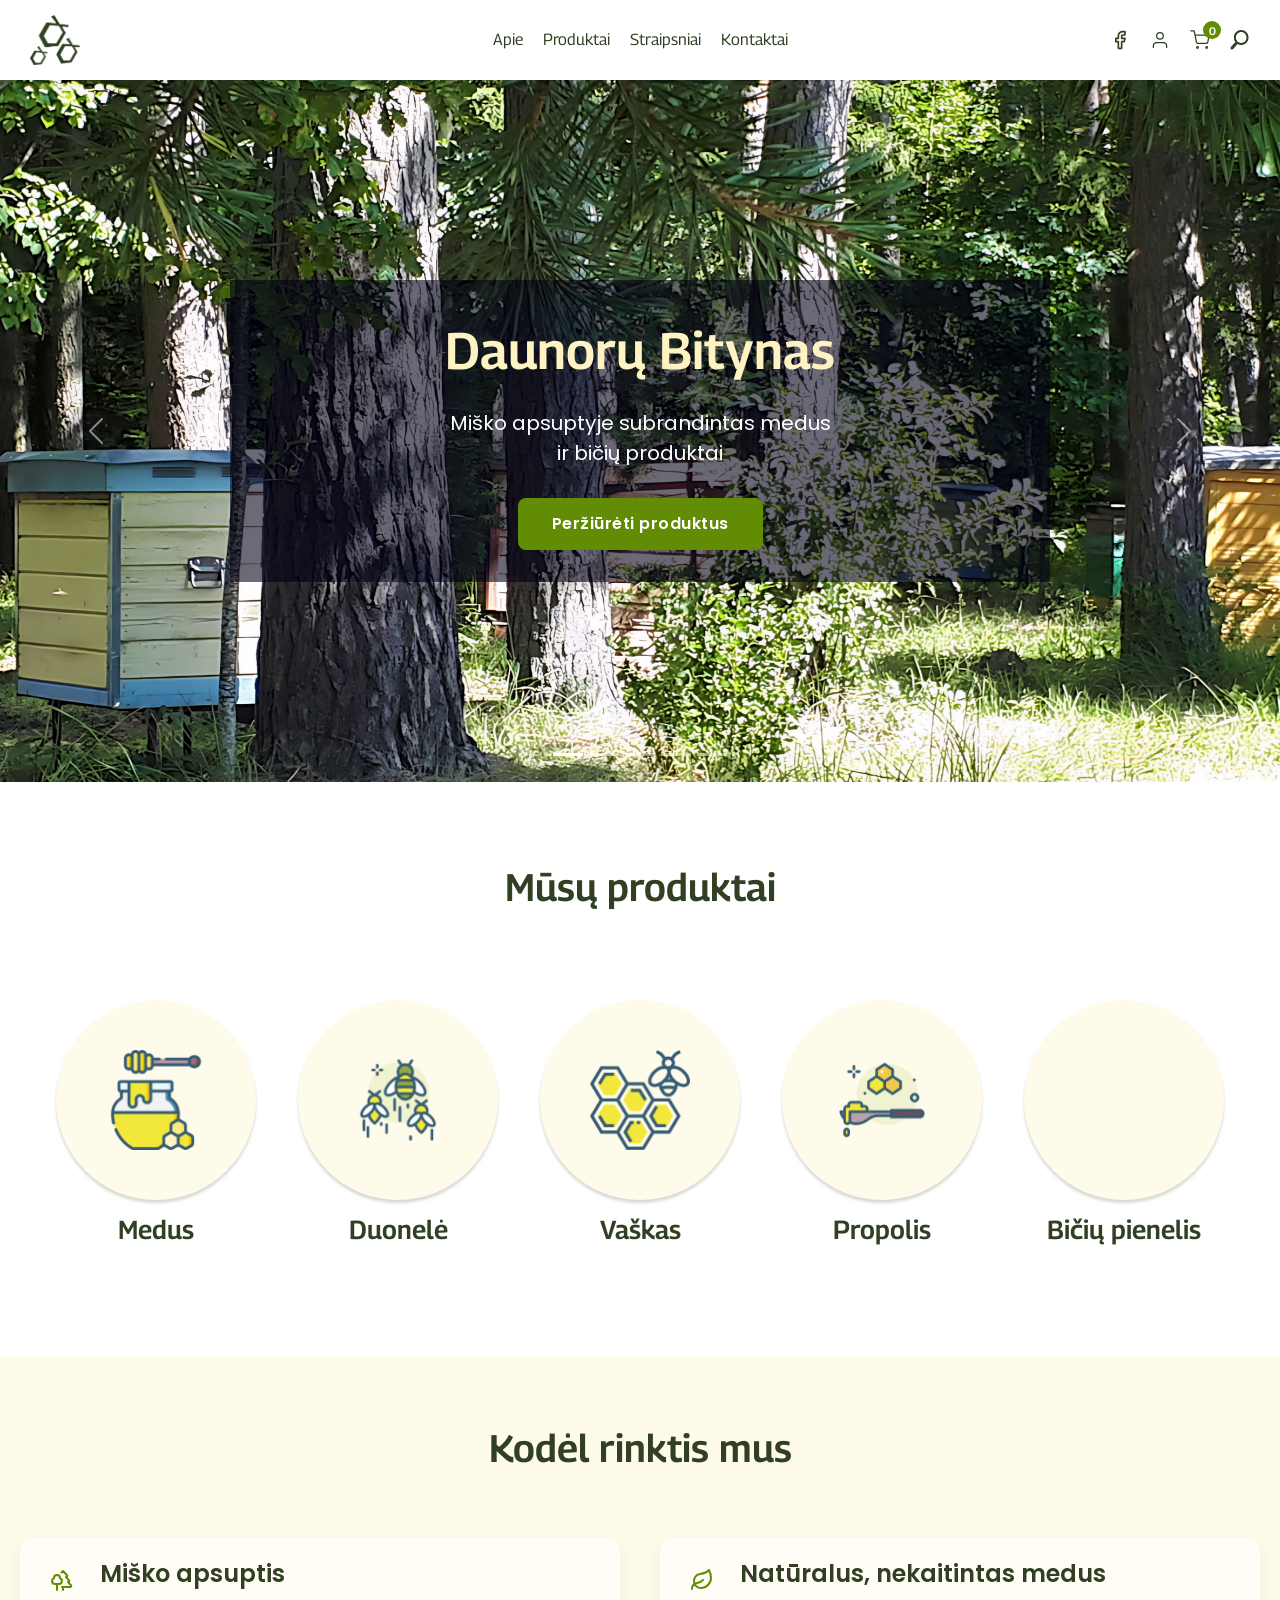
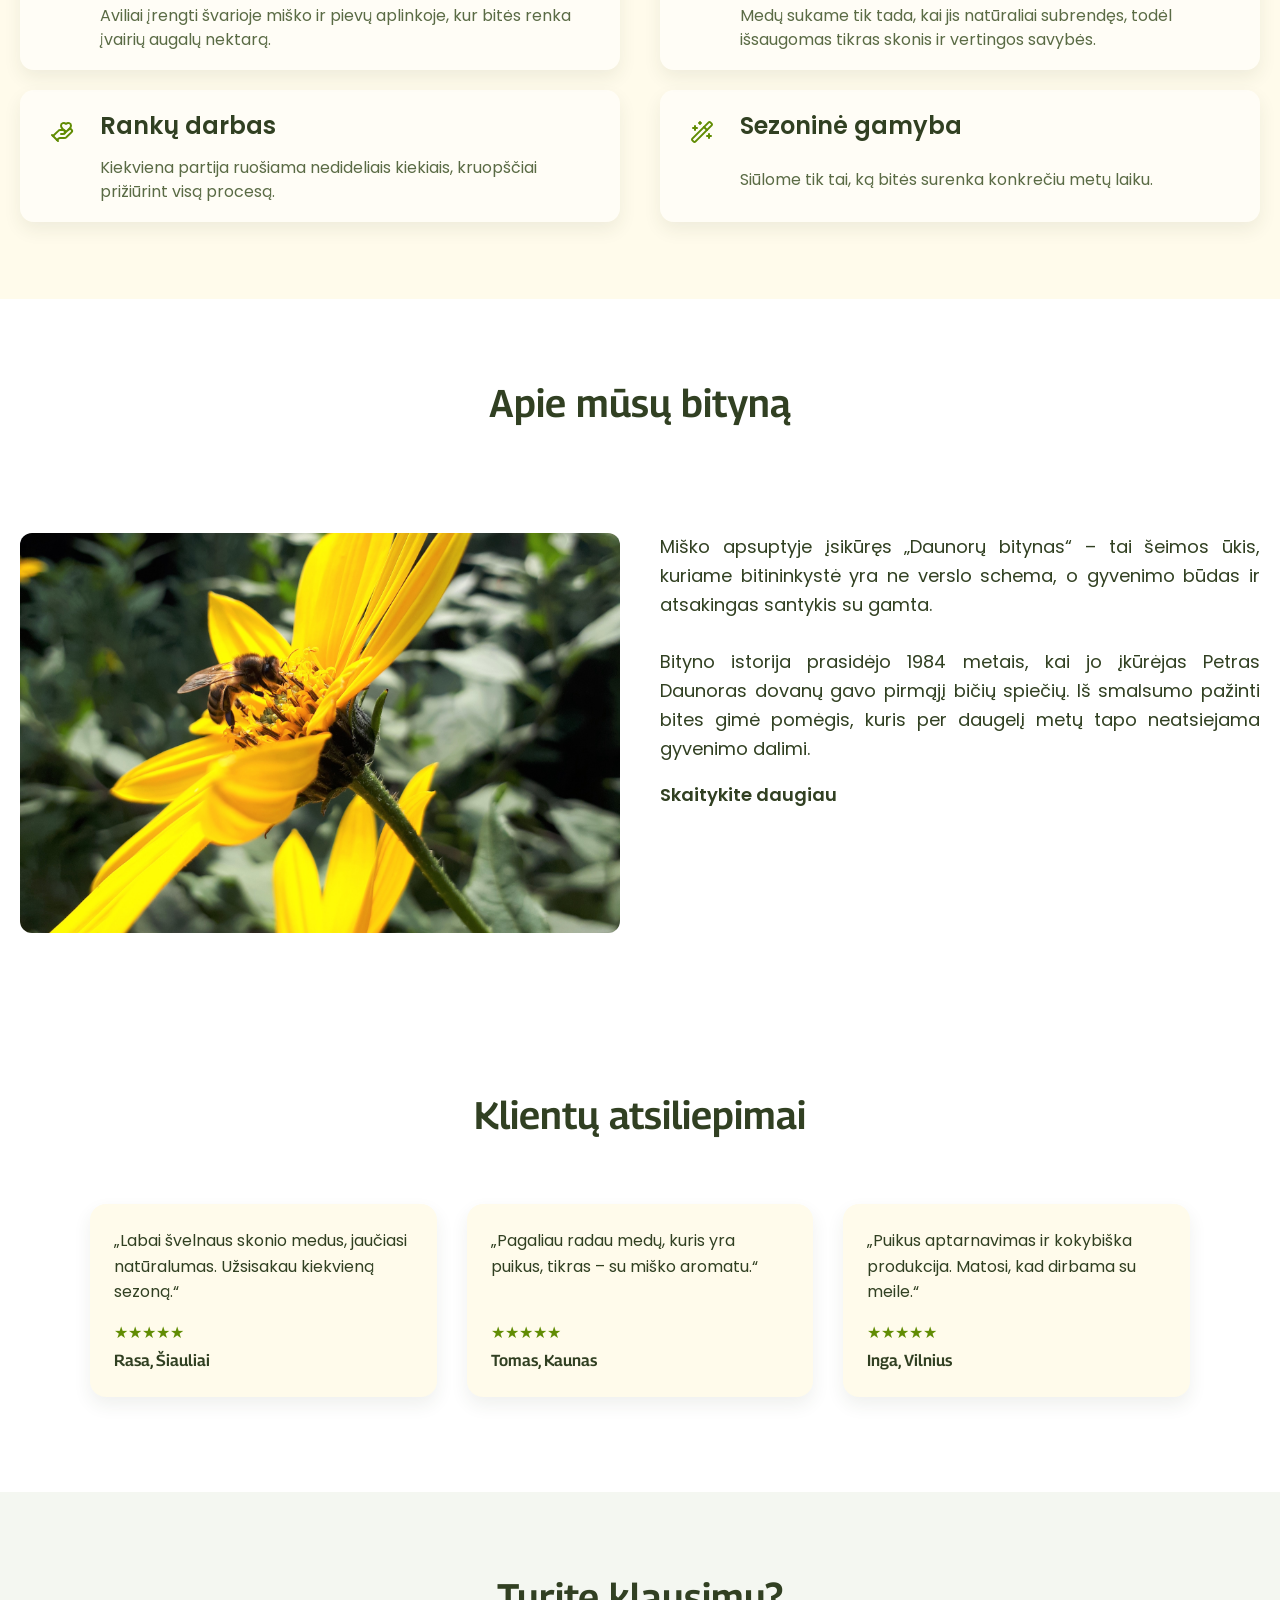
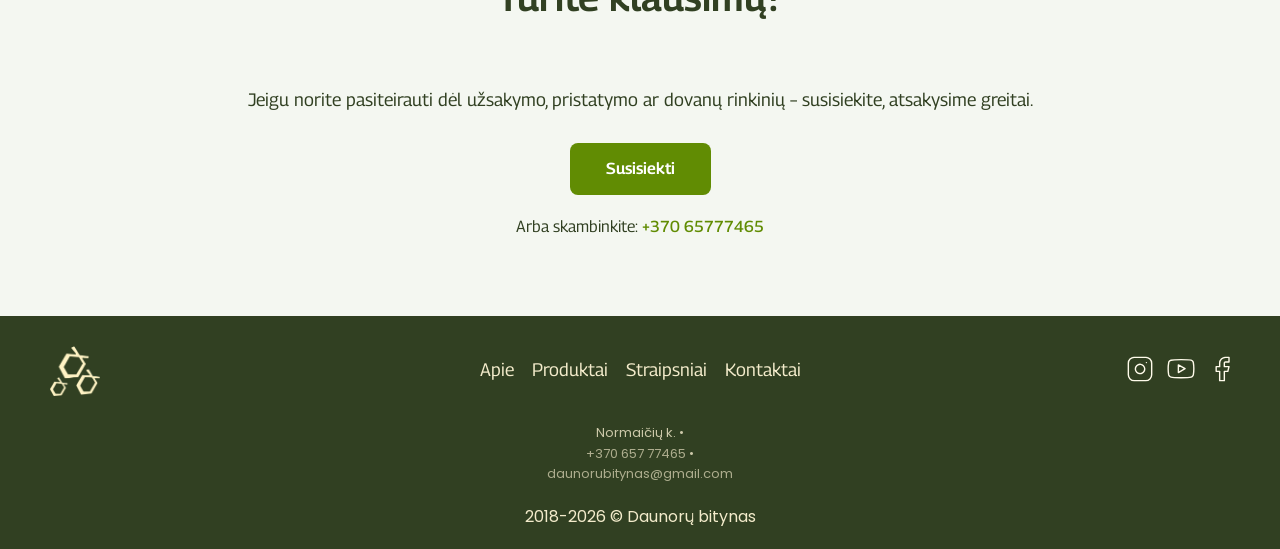
==== commit 716eefe8: "Update index.html" ====
--- a/index.html
+++ b/index.html
@@ -246,10 +246,16 @@
                 <span class="cat_text">Vaškas</span>
             </a>
 
-            <a class="category"         href="produktai/propolis.html">
+            <a class="category" href="produktai/propolis.html">
                 <div class="round propolis">
                     <img src="icon/product_icon/spoon.svg" alt=""></div>
                 <span class="cat_text">Propolis</span>
+            </a>
+
+             <a class="category" href="produktai/pienelis.html">
+                <div class="round pienelis">
+                    <img src="icon/product_icon/royal_jelly.svg" alt=""></div>
+                <span class="cat_text">Bičių pienelis</span>
             </a>
         </div>
     </section>
@@ -441,4 +447,4 @@
    <script src="https://cdn.jsdelivr.net/npm/bootstrap@5.2.0/dist/js/bootstrap.bundle.min.js" integrity="sha384-A3rJD856KowSb7dwlZdYEkO39Gagi7vIsF0jrRAoQmDKKtQBHUuLZ9AsSv4jD4Xa" crossorigin="anonymous"></script> 
     
 </body>
-</html>+</html>
--- a/style.css
+++ b/style.css
@@ -1197,10 +1197,9 @@
     background-color: #FFFBEB;
     background-image:
         linear-gradient(to top, rgba(255,251,235,0) 0%, rgba(255,251,235,1) 100%),
-        url("../img/koriai.png");
+        url("img/koriai.png");
     background-repeat: no-repeat, repeat-x;
     background-position: center, center bottom;
-    /*background-size: 100% 100%, auto 120px;*/
     background-size: cover;
 }
 
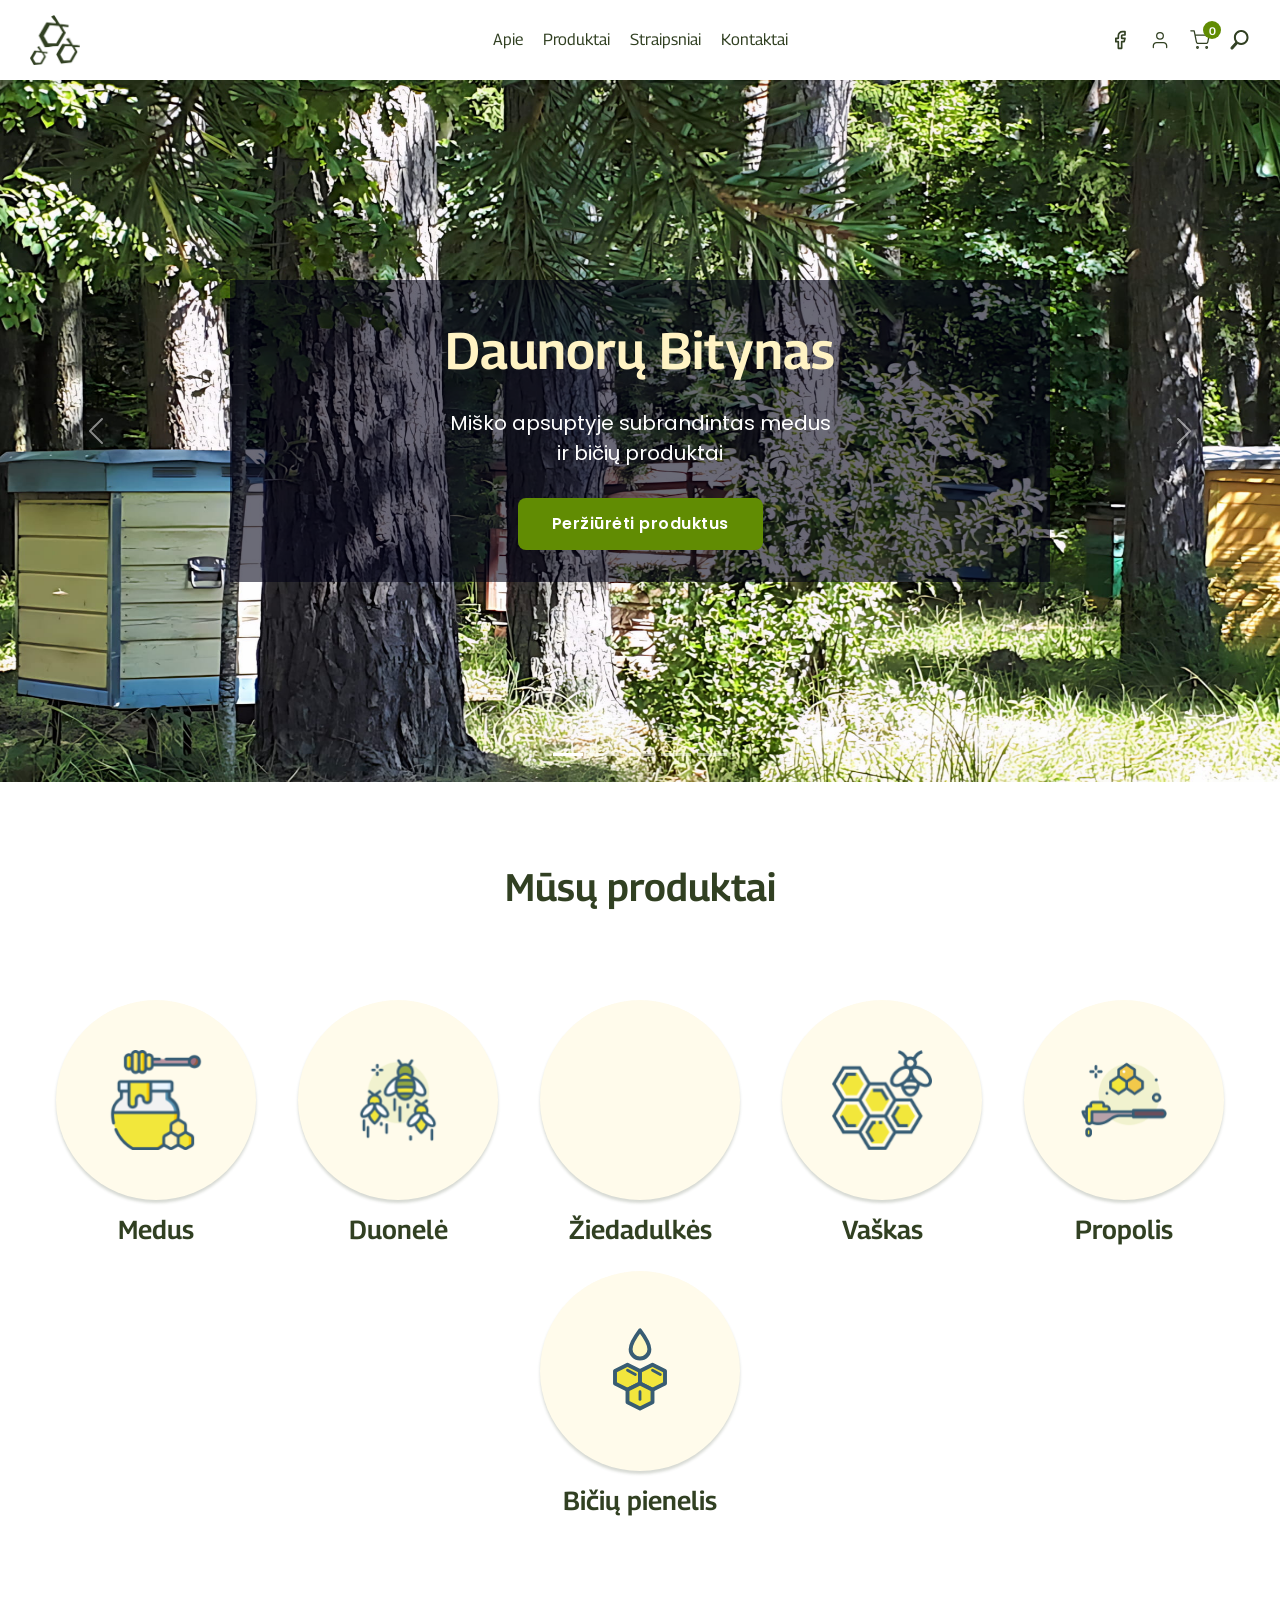
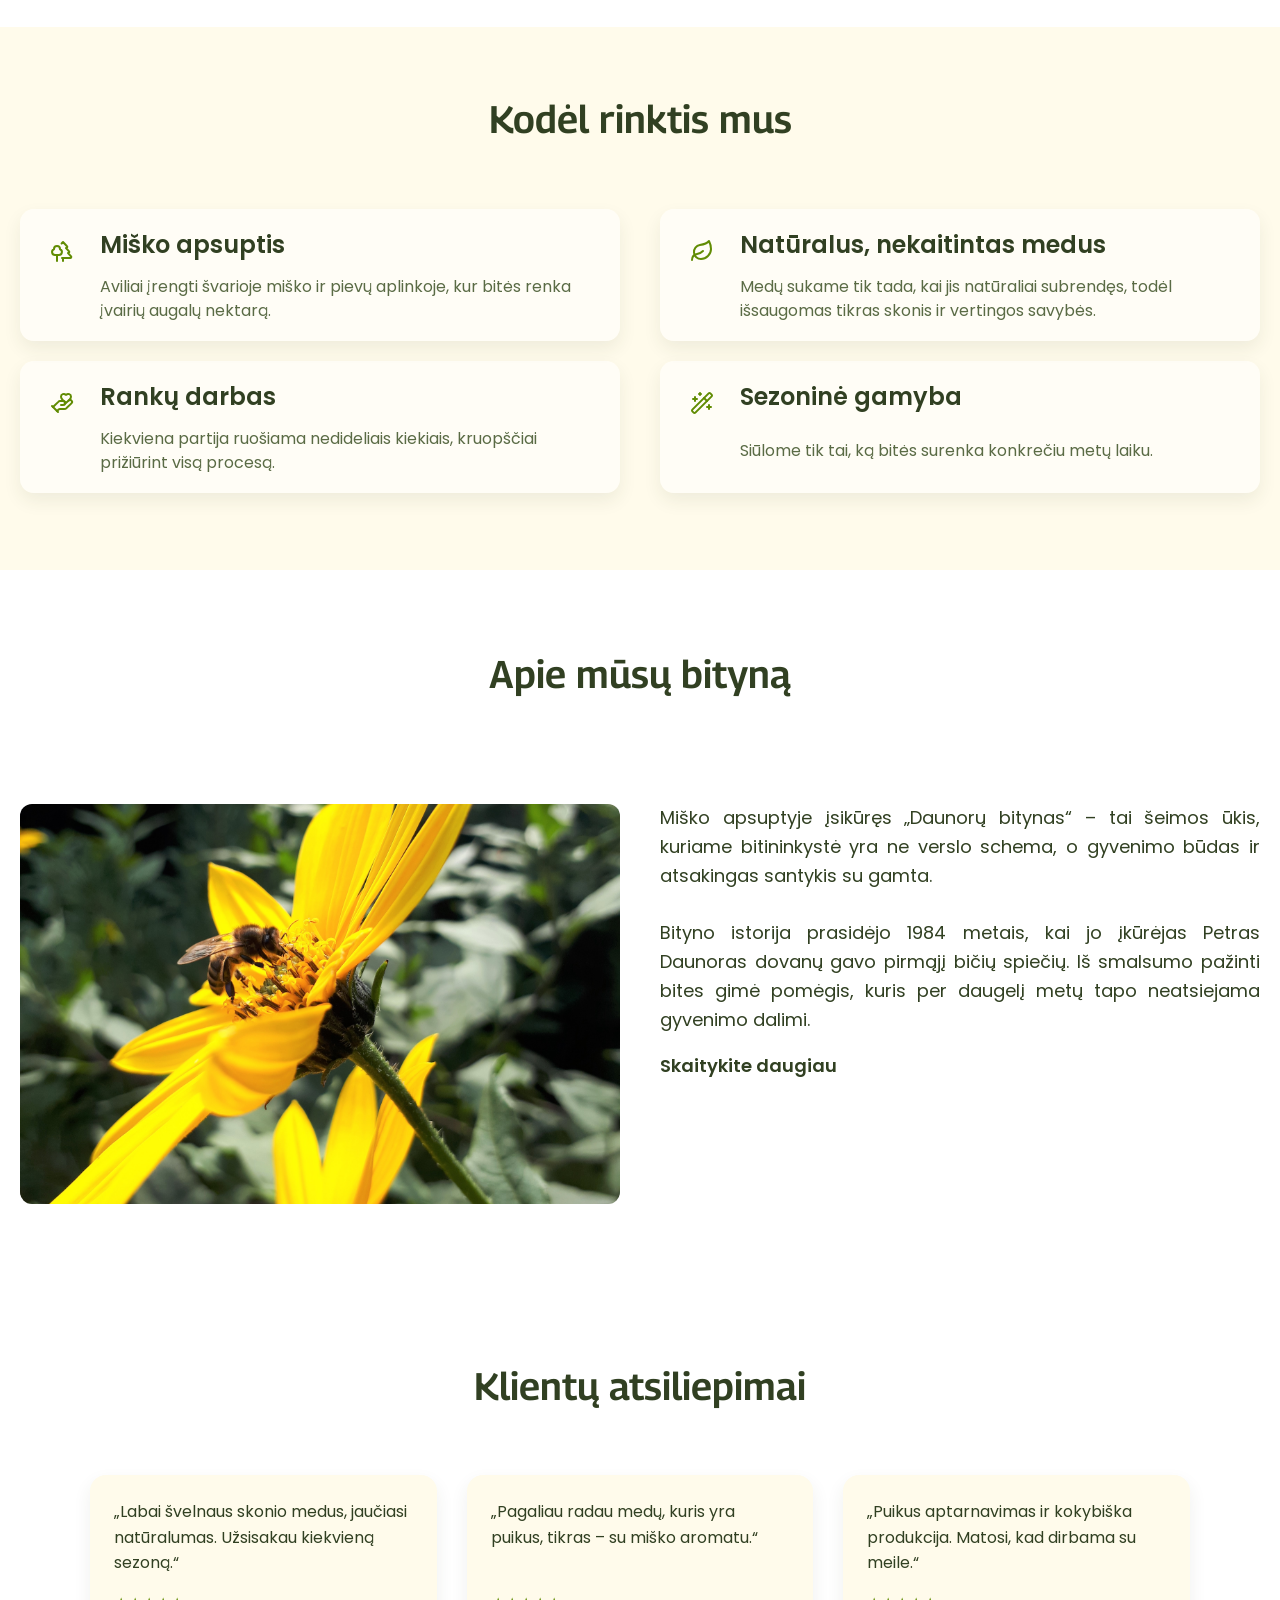
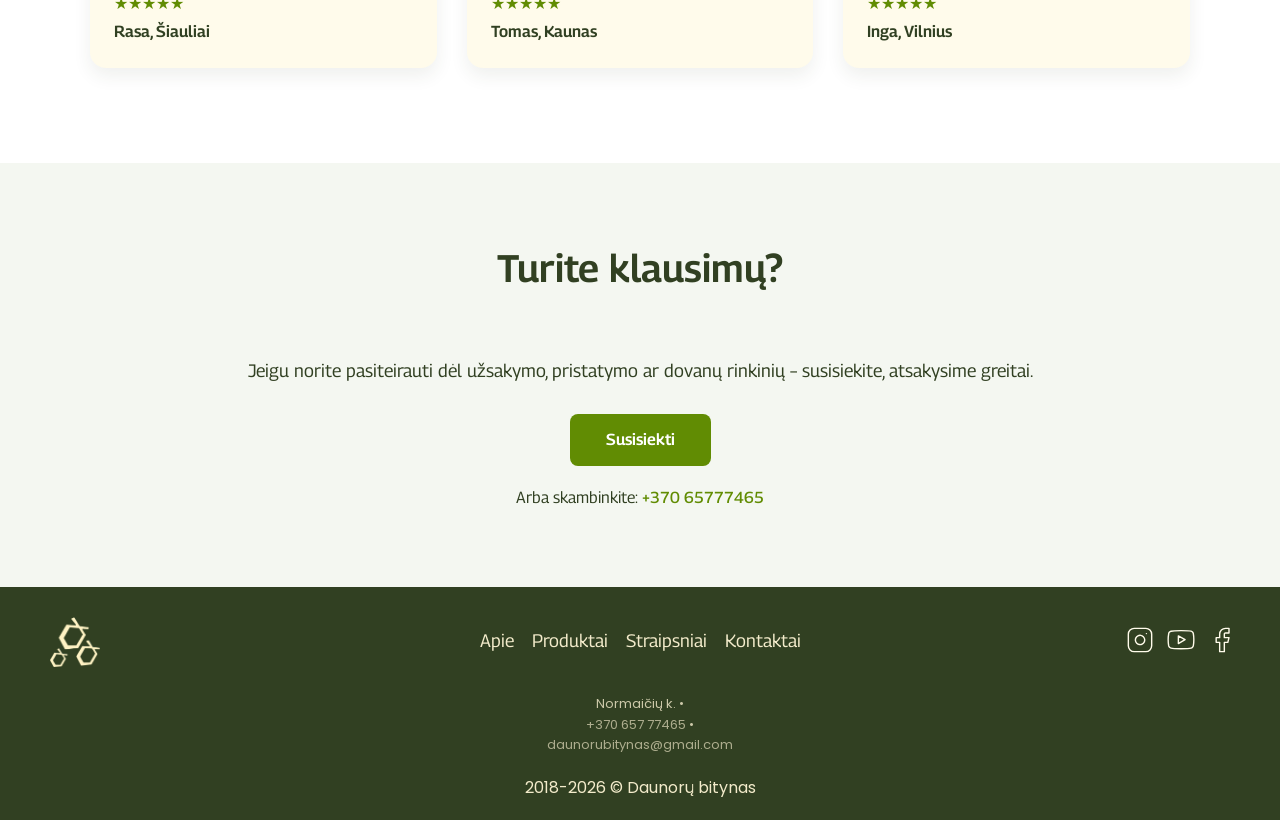
==== commit 339f9e96: "Add files via upload" ====
--- a/index.html
+++ b/index.html
@@ -108,8 +108,10 @@
                         <ul class="mobile_submenu">
                             <li><a href="produktai/medus.html">Medus</a></li>
                             <li><a href="produktai/duonele.html">Bičių duonelė</a></li>
-                            <li><a href="produktai/propolis.html">Pikis</a></li>
+                            <li><a href="produktai/ziedadulkes.html">Žiedadulkės</a></li>
+                            <li><a href="produktai/pikis.html">Pikis</a></li>
                             <li><a href="produktai/vaskas.html">Vaškas</a></li>
+                            <li><a href="produktai/pienelis.html">Bičių pienelis</a></li>
                         </ul>
                     </li>
 
@@ -239,6 +241,13 @@
                     <img src="icon/product_icon/bees.svg" alt=""></div>
                 <span class="cat_text">Duonelė</span>
             </a>
+            
+            <a class="category" href="produktai/ziedadulkes.html">
+                <div class="round ziedadulkes">
+                    <img src="icon/product_icon/ziedadulkes.svg" alt=""></div>
+                <span class="cat_text">Žiedadulkės</span>
+            </a>
+            
 
             <a class="category" href="produktai/vaskas.html">
                 <div class="round wax">
@@ -246,12 +255,12 @@
                 <span class="cat_text">Vaškas</span>
             </a>
 
-            <a class="category" href="produktai/propolis.html">
-                <div class="round propolis">
+            <a class="category" href="produktai/pikis.html">
+                <div class="round pikis">
                     <img src="icon/product_icon/spoon.svg" alt=""></div>
                 <span class="cat_text">Propolis</span>
             </a>
-
+            
              <a class="category" href="produktai/pienelis.html">
                 <div class="round pienelis">
                     <img src="icon/product_icon/royal_jelly.svg" alt=""></div>
@@ -447,4 +456,4 @@
    <script src="https://cdn.jsdelivr.net/npm/bootstrap@5.2.0/dist/js/bootstrap.bundle.min.js" integrity="sha384-A3rJD856KowSb7dwlZdYEkO39Gagi7vIsF0jrRAoQmDKKtQBHUuLZ9AsSv4jD4Xa" crossorigin="anonymous"></script> 
     
 </body>
-</html>
+</html>
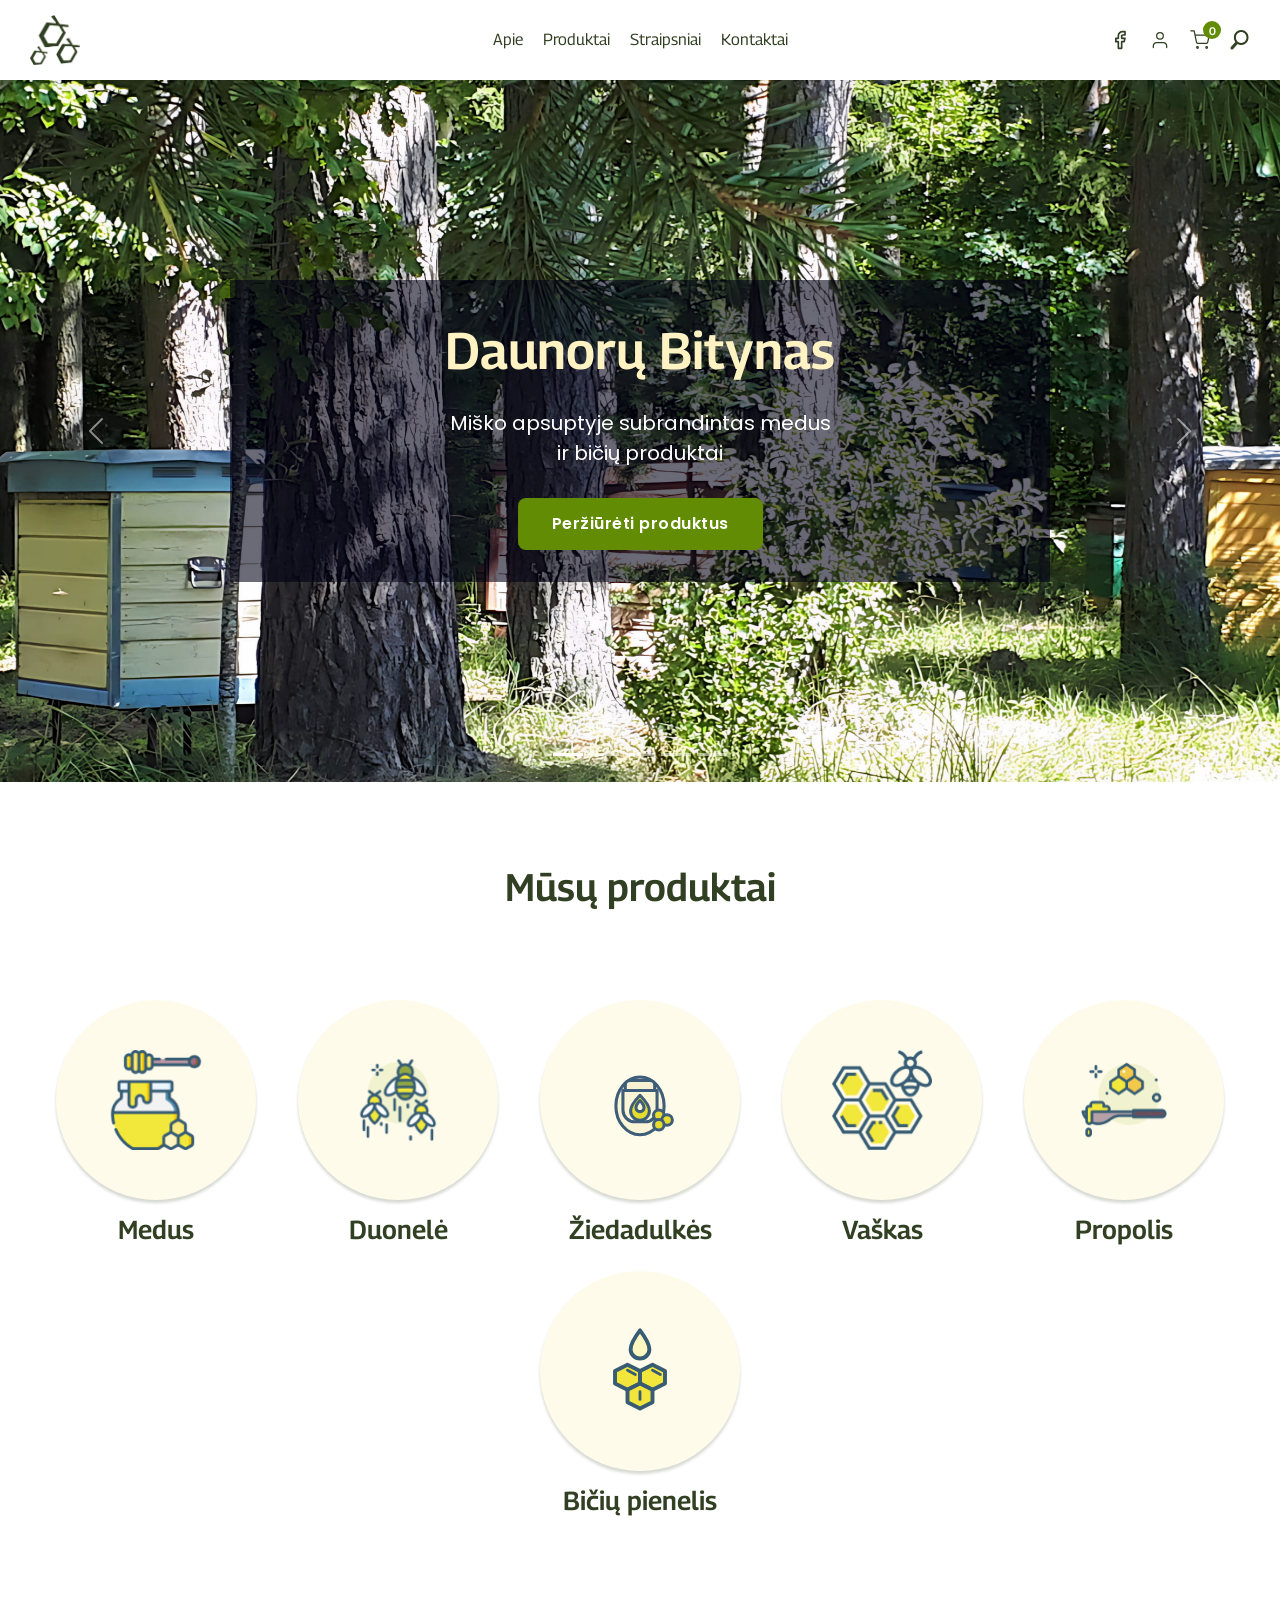
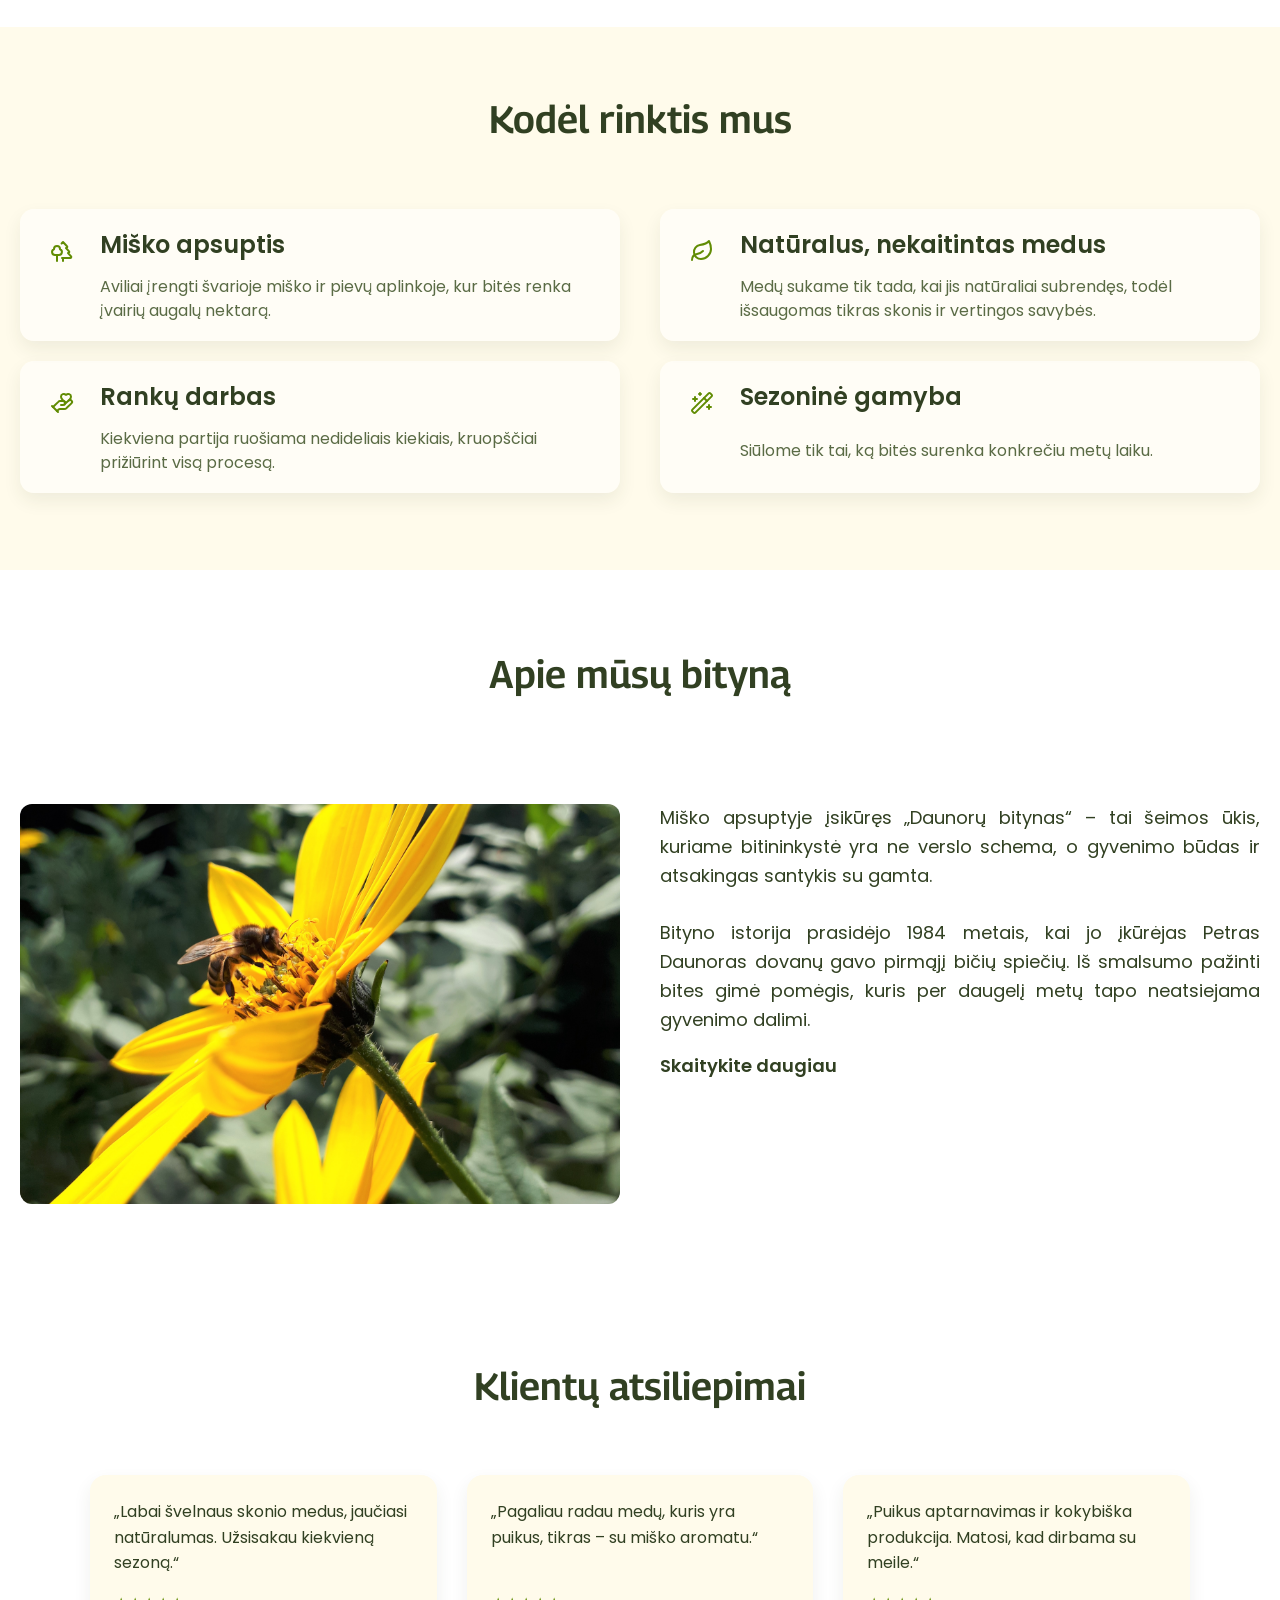
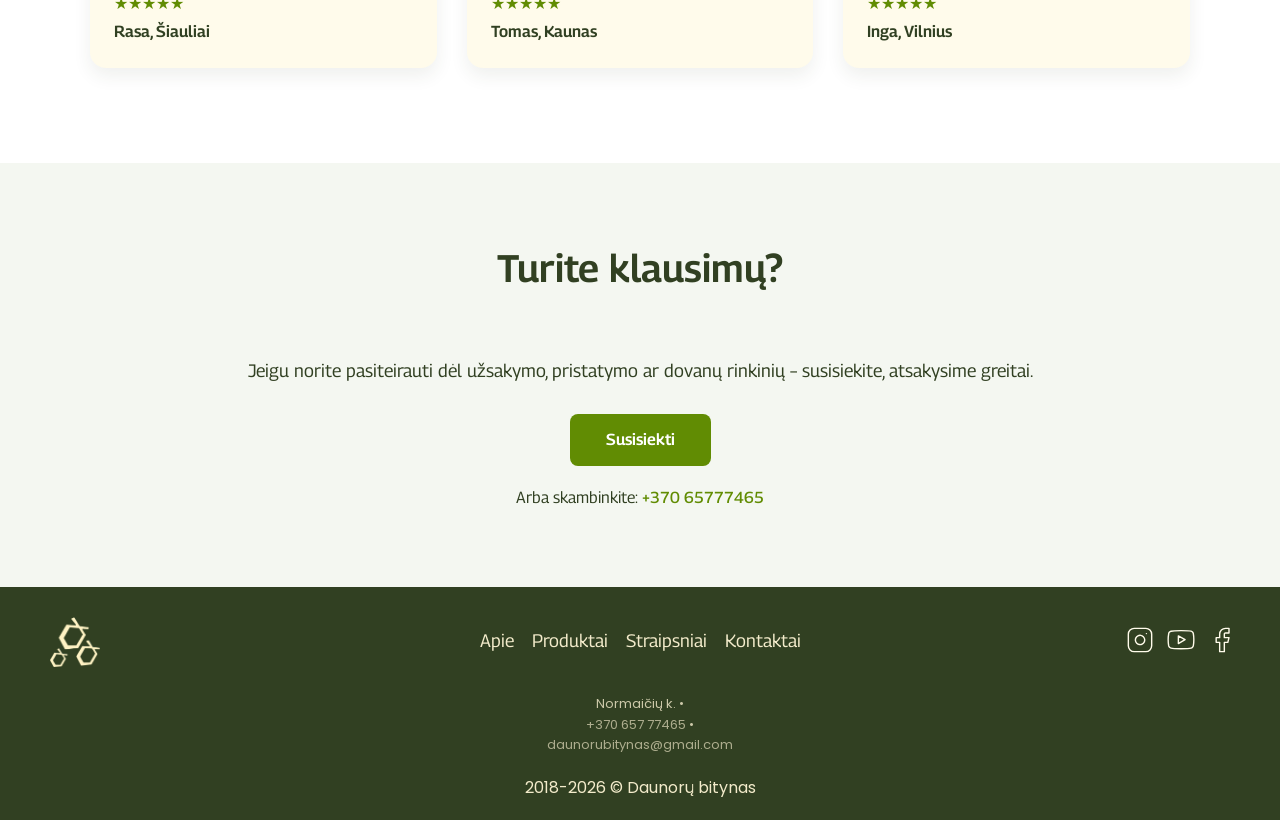
==== commit 7200f4c8: "Update index.html" ====
--- a/index.html
+++ b/index.html
@@ -150,7 +150,7 @@
             </div>
         </nav>
         <div class="container-fluid px-0" id="home">
-            <div id="carouselExampleCaptions" class="carousel slide" data-bs-ride="false">
+            <div id="carouselExampleCaptions" class="carousel slide" data-bs-ride="carousel" data-bs-interval="4000">
                 <div class="hero_overlay">
                     <div class="header_text">
                         <h1>Daunorų Bitynas</h1>
@@ -456,4 +456,4 @@
    <script src="https://cdn.jsdelivr.net/npm/bootstrap@5.2.0/dist/js/bootstrap.bundle.min.js" integrity="sha384-A3rJD856KowSb7dwlZdYEkO39Gagi7vIsF0jrRAoQmDKKtQBHUuLZ9AsSv4jD4Xa" crossorigin="anonymous"></script> 
     
 </body>
-</html>+</html>
--- a/style.css
+++ b/style.css
@@ -439,6 +439,7 @@
     height: 22px;
     flex-shrink: 0;
     opacity: 0.9;
+	margin-right: 14px;
 }
 .mobile_menu_list > li > a:hover,
 .mobile_submenu_toggle:hover{
@@ -490,6 +491,8 @@
 .mobile_menu_social{
     display: flex;
     justify-content: center;
+	gap: 12px;
+    padding-top: 14px;
 }
 
 .mobile_menu_social a{
@@ -508,6 +511,7 @@
     width: 28px;
     height: 28px;
     padding: 4px;
+	margin-left: 12px;
     
 }
 
@@ -787,6 +791,7 @@
     font-weight: 600;
      color: #314022;  
      transition: 0.1s;
+    text-align: center;
  }
 
 .category:hover .cat_text{
@@ -846,6 +851,7 @@
     flex-direction: column;
     padding: 20px 16px 22px;
     text-align: center;
+    align-items: center;
 }
 .product_info {
     width: 100%;
@@ -1119,7 +1125,7 @@
   flex-direction: column;
   justify-content: space-between;
   transition: transform .25s ease, box-shadow .25s ease;
-	margin-bottom: 18px;
+  margin-bottom: 18px;
 }
 
 .review_card:hover{
@@ -1344,7 +1350,7 @@
 .footer_social img{
   width: 28px;
   height: 28px;
-    display: block;
+    display: block
 }
 /* ===== RESPONSIVE ===== */
 @media (max-width: 1024px) {
@@ -1515,6 +1521,9 @@
         max-width: 54px;
         height: auto;
     }
+    .cat_text{
+        font-size: 20px;
+    }
 }
 @media (max-width: 576px){
     .search_form{
